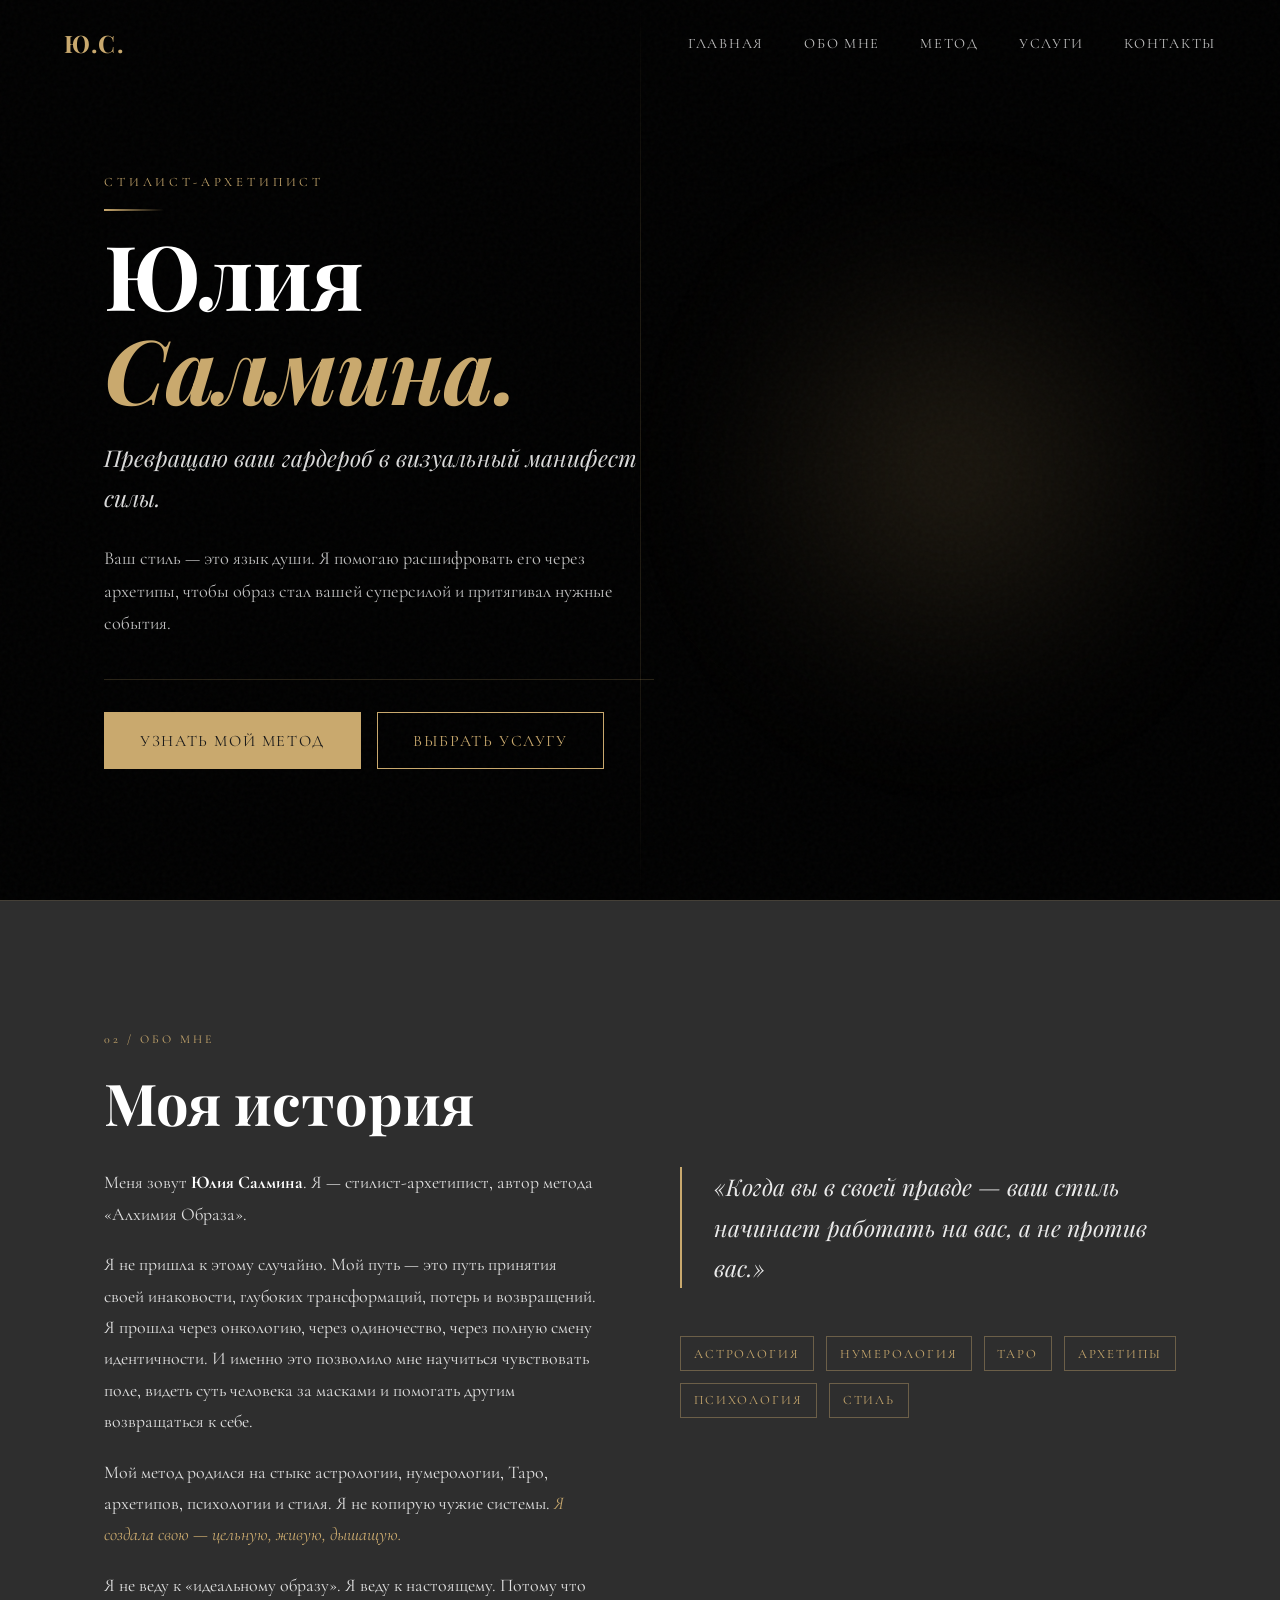
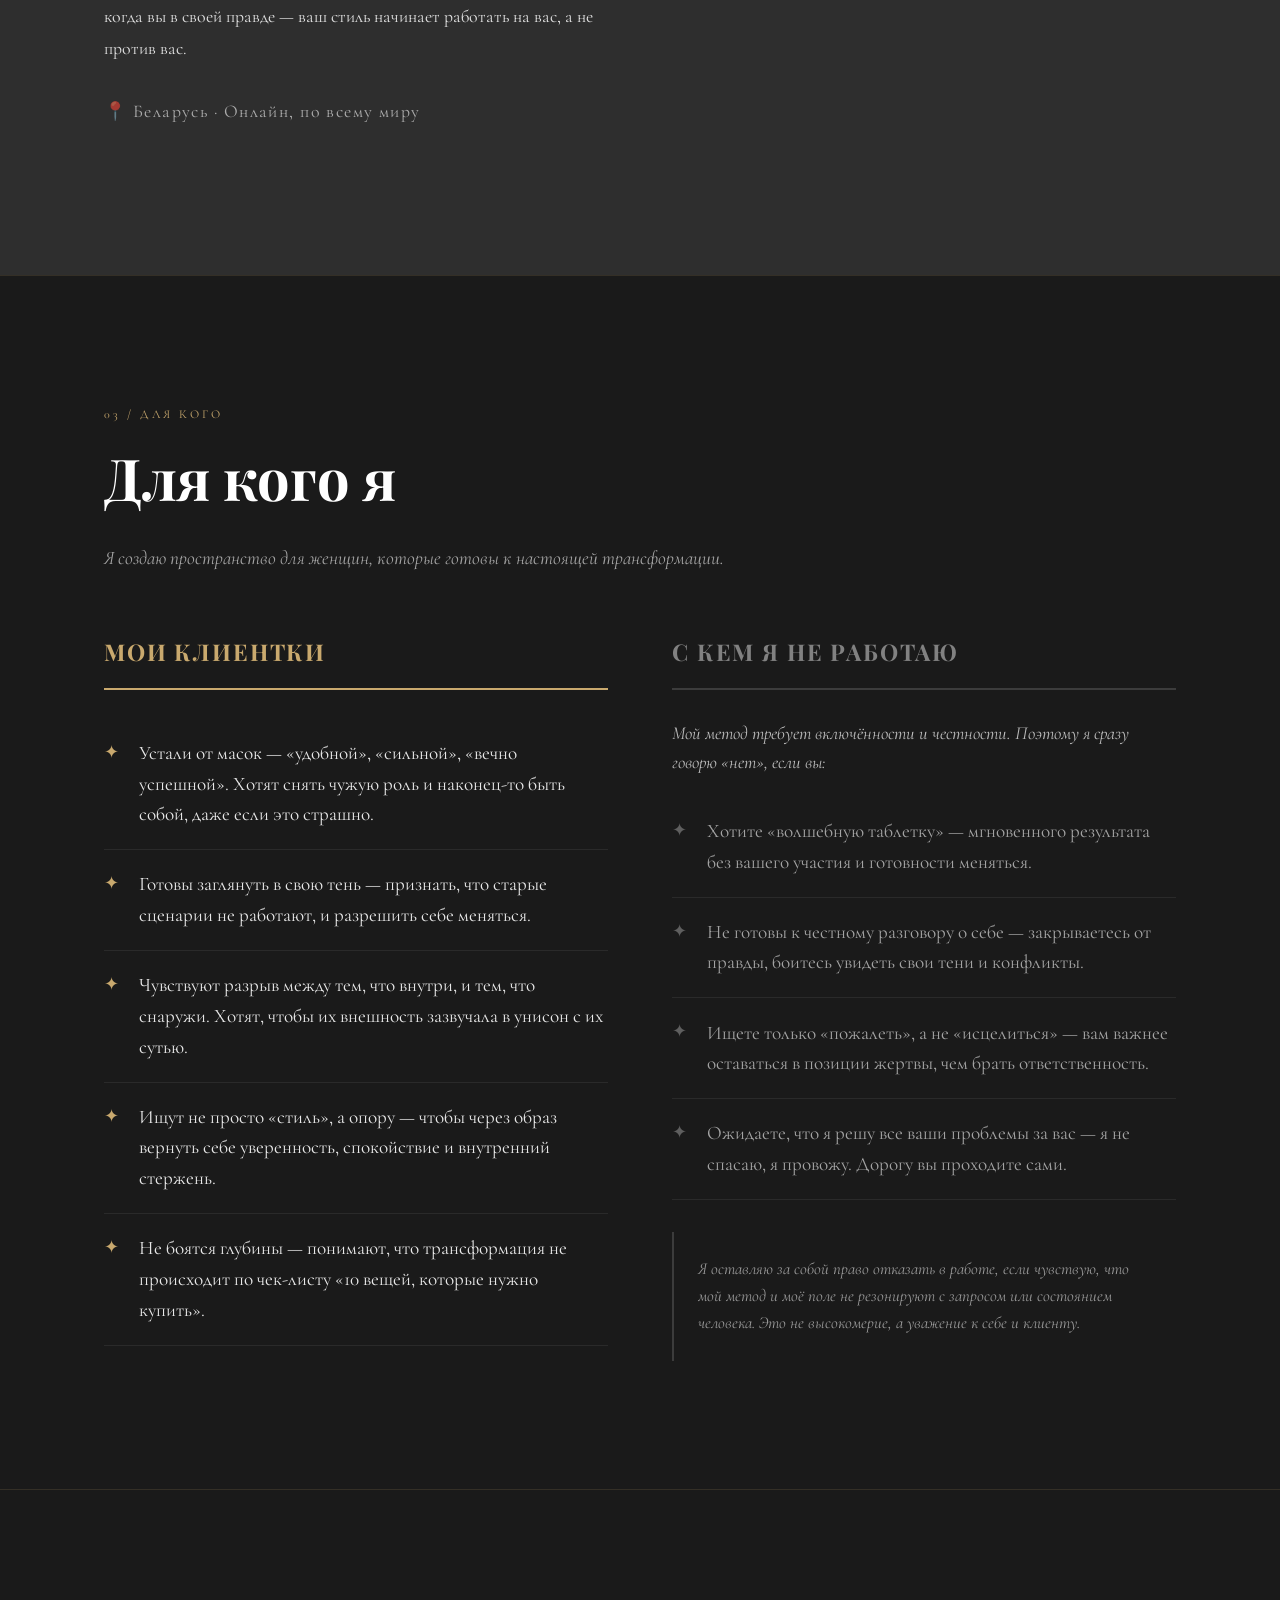
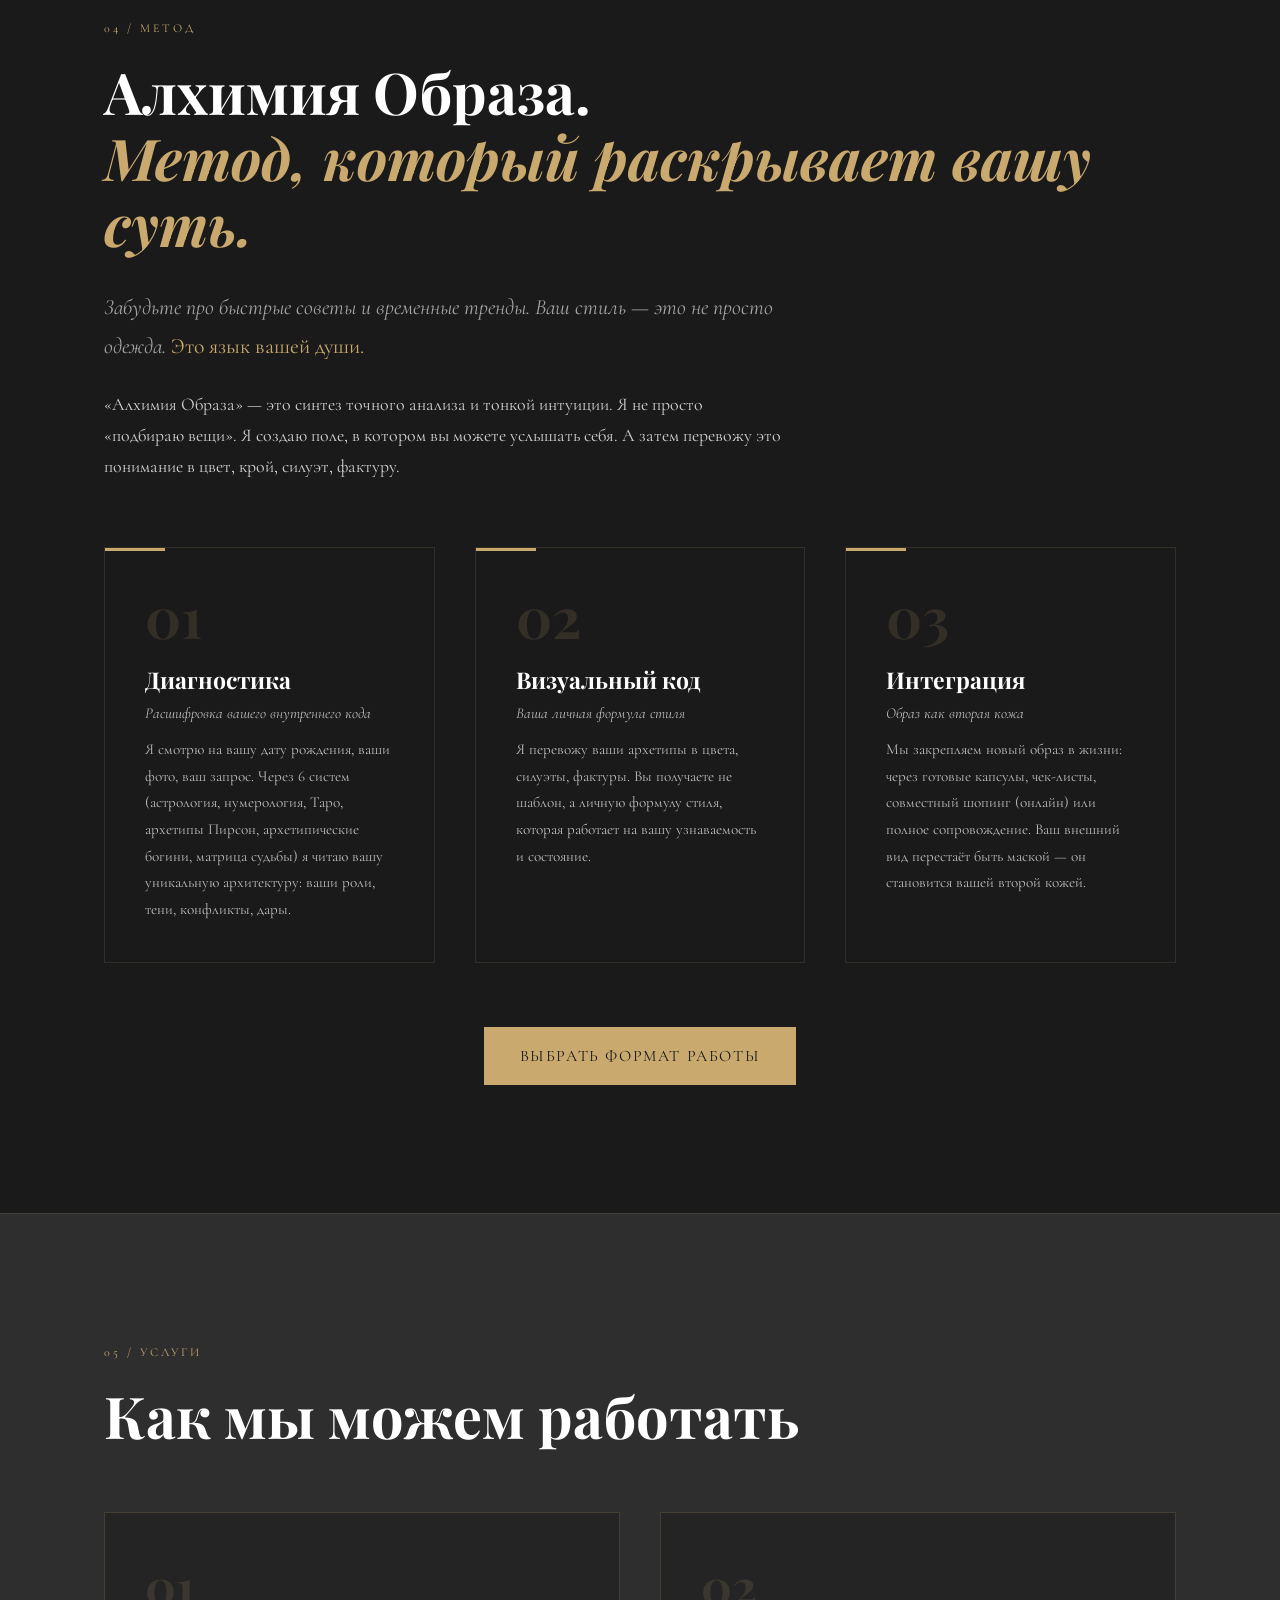
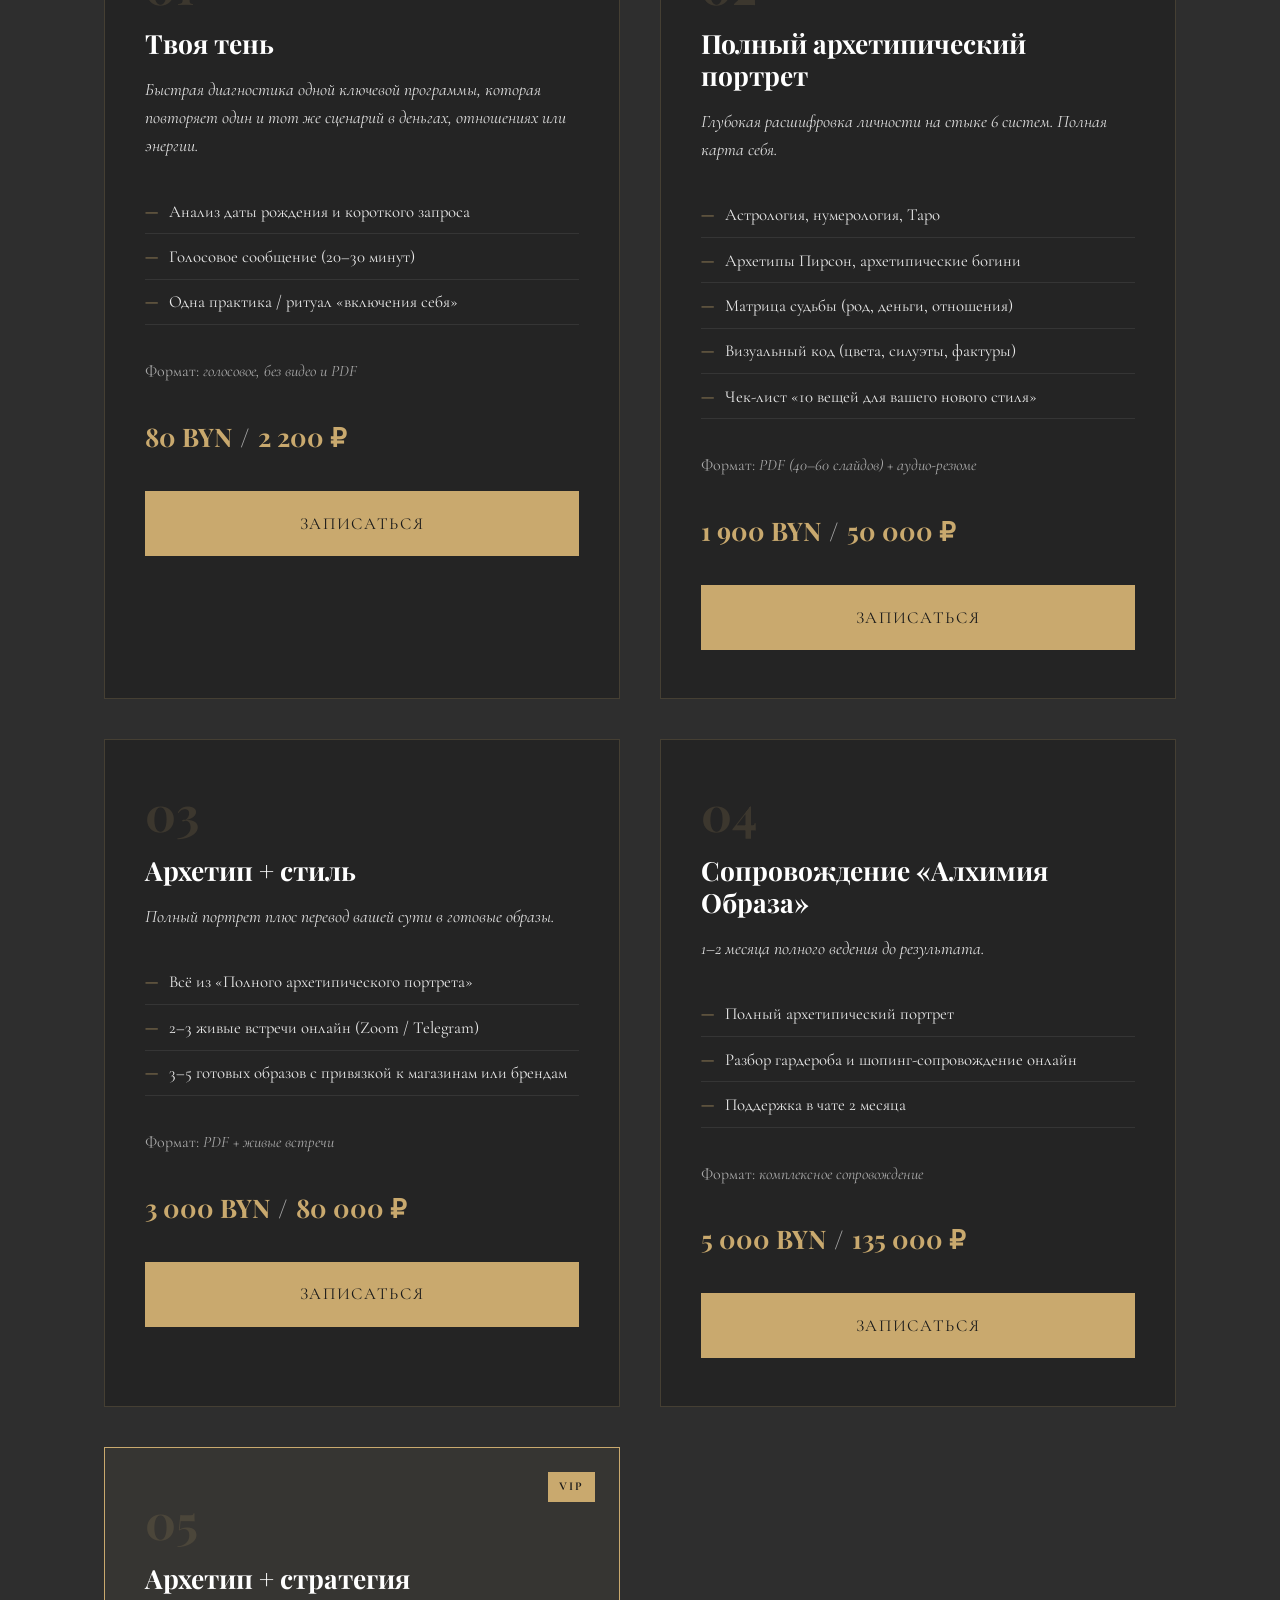
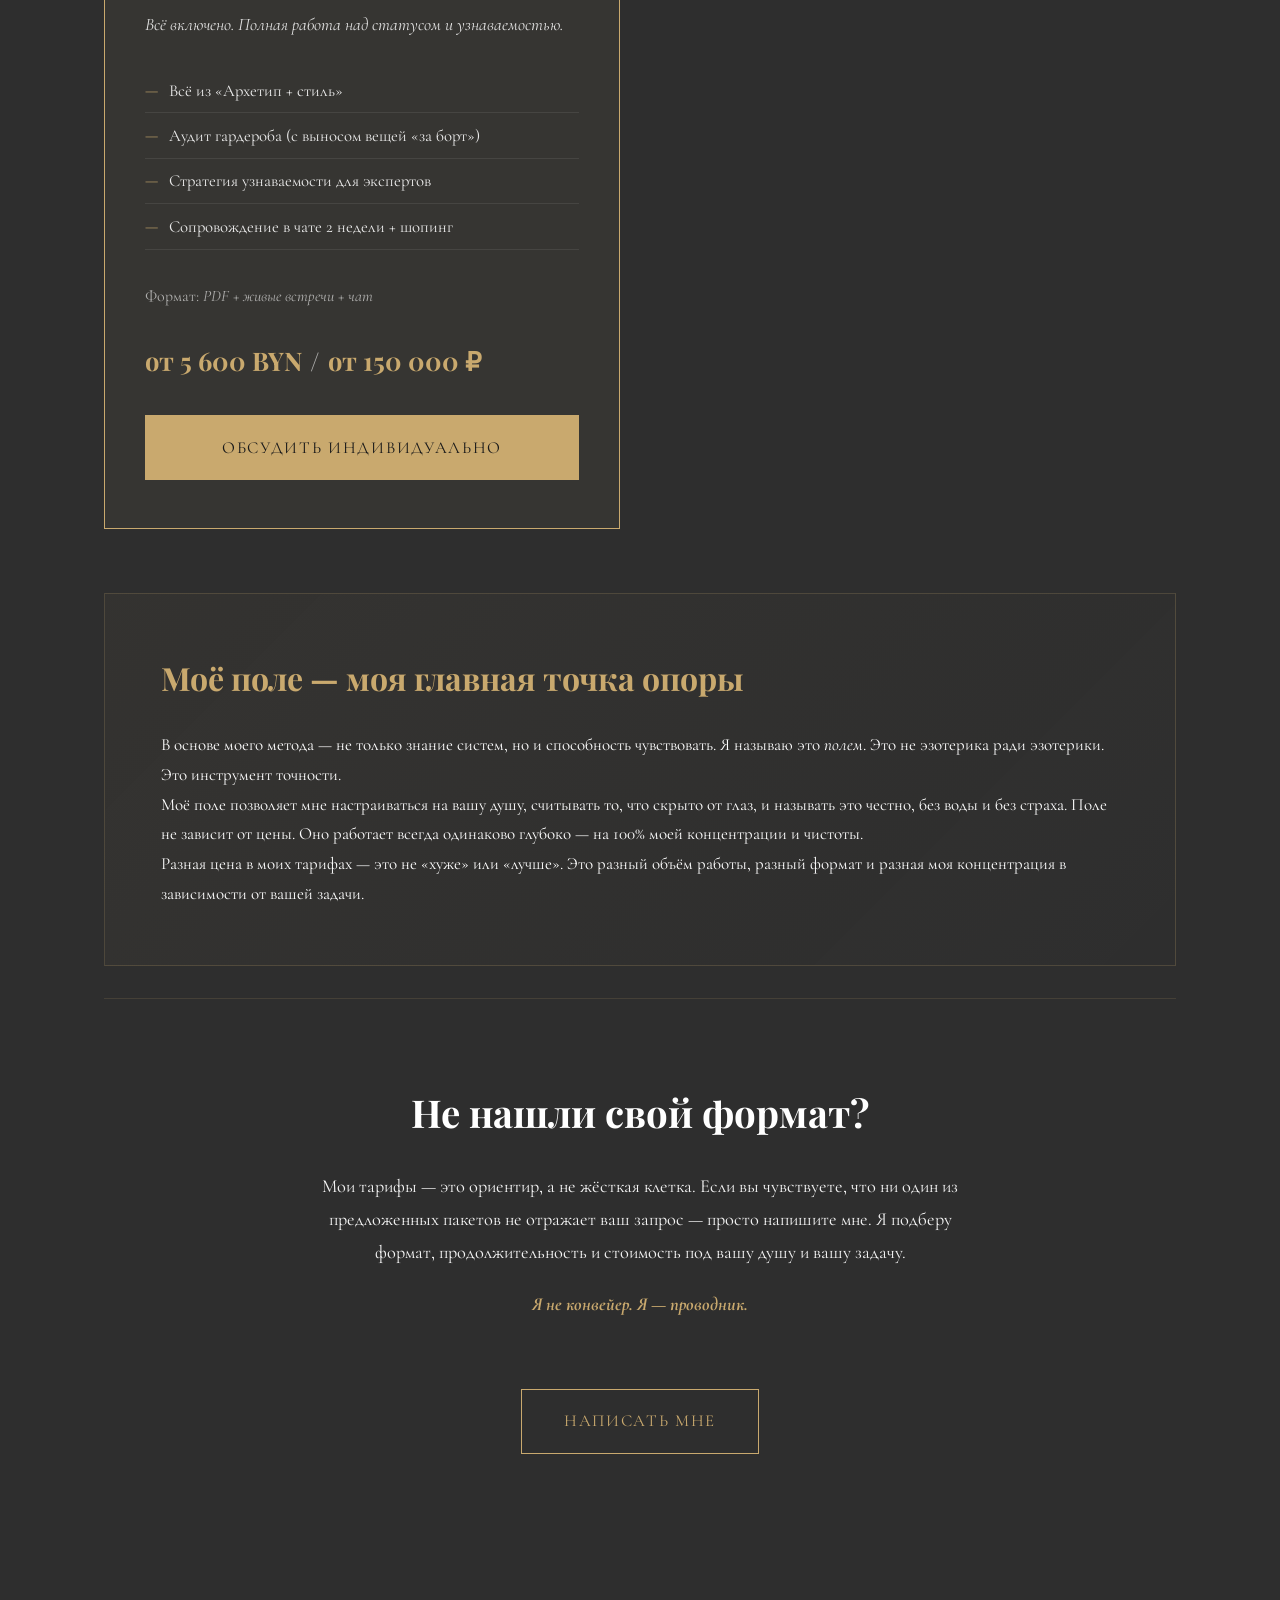
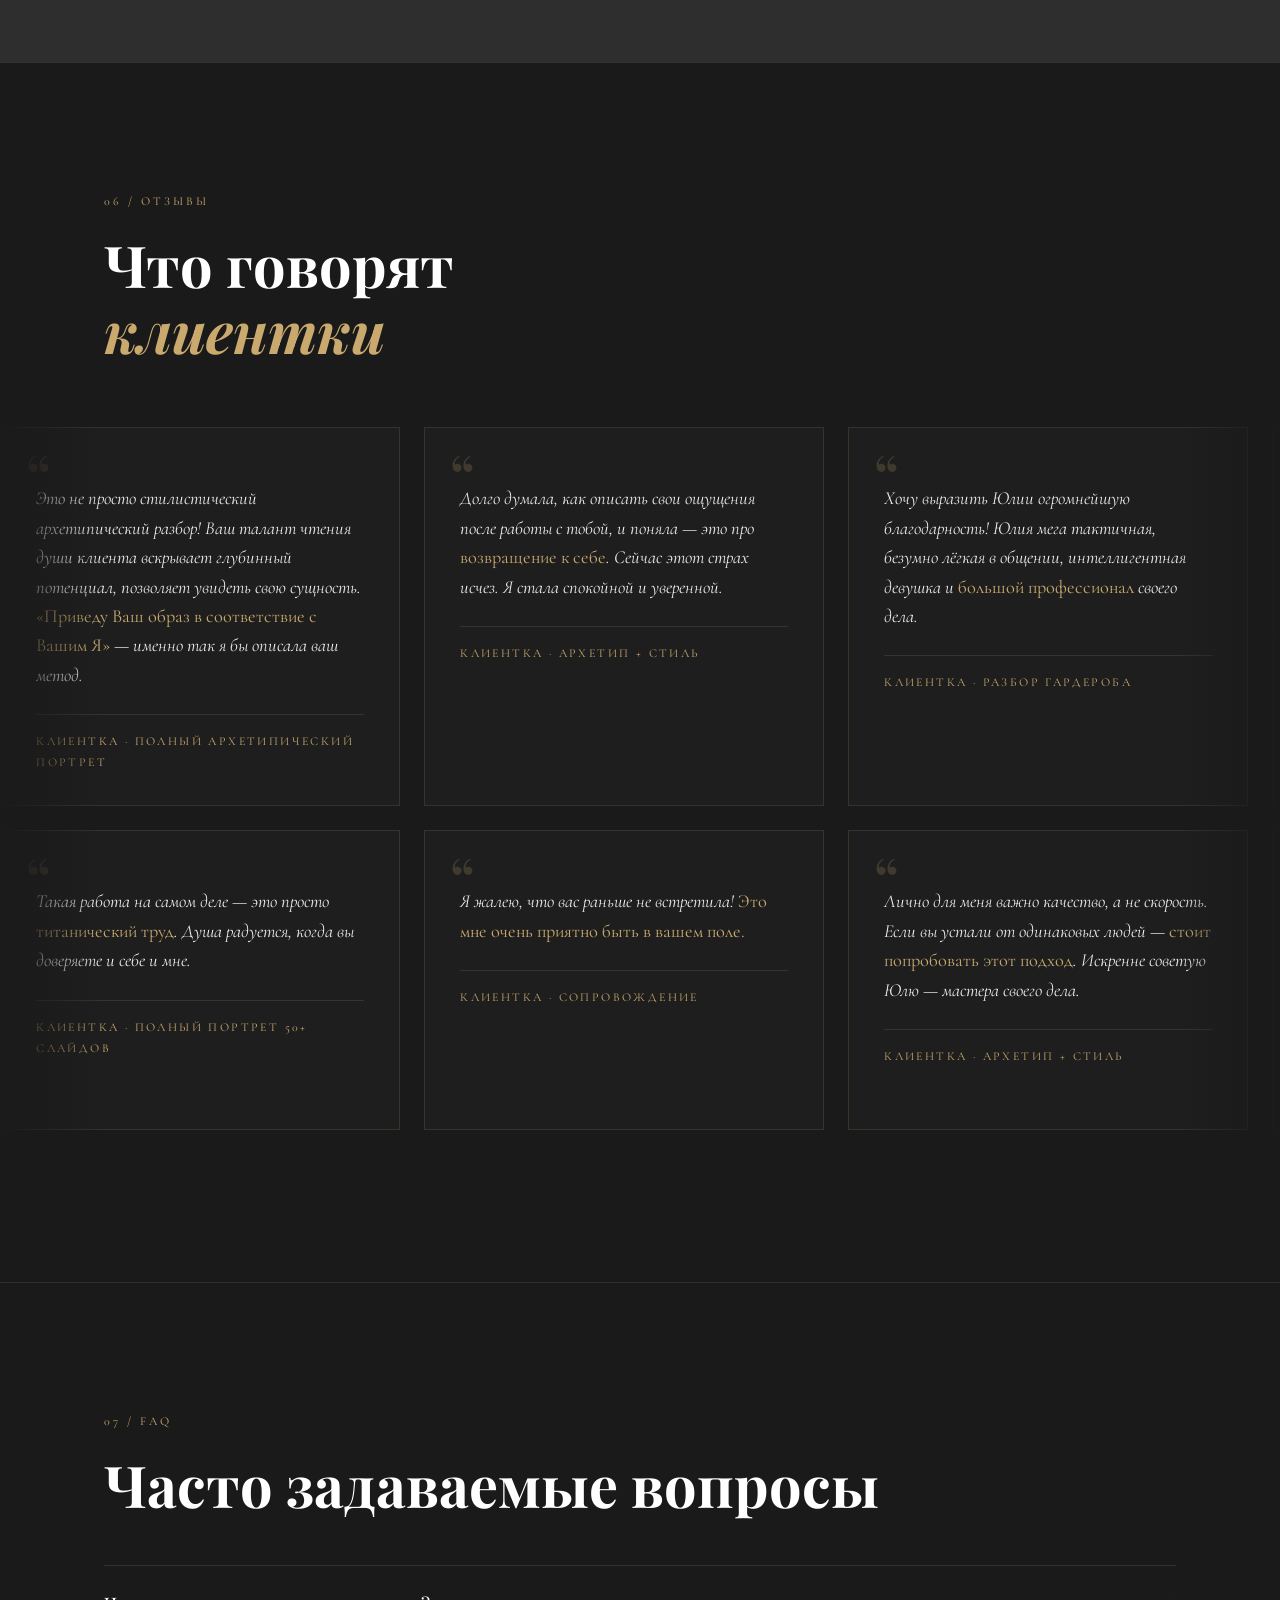
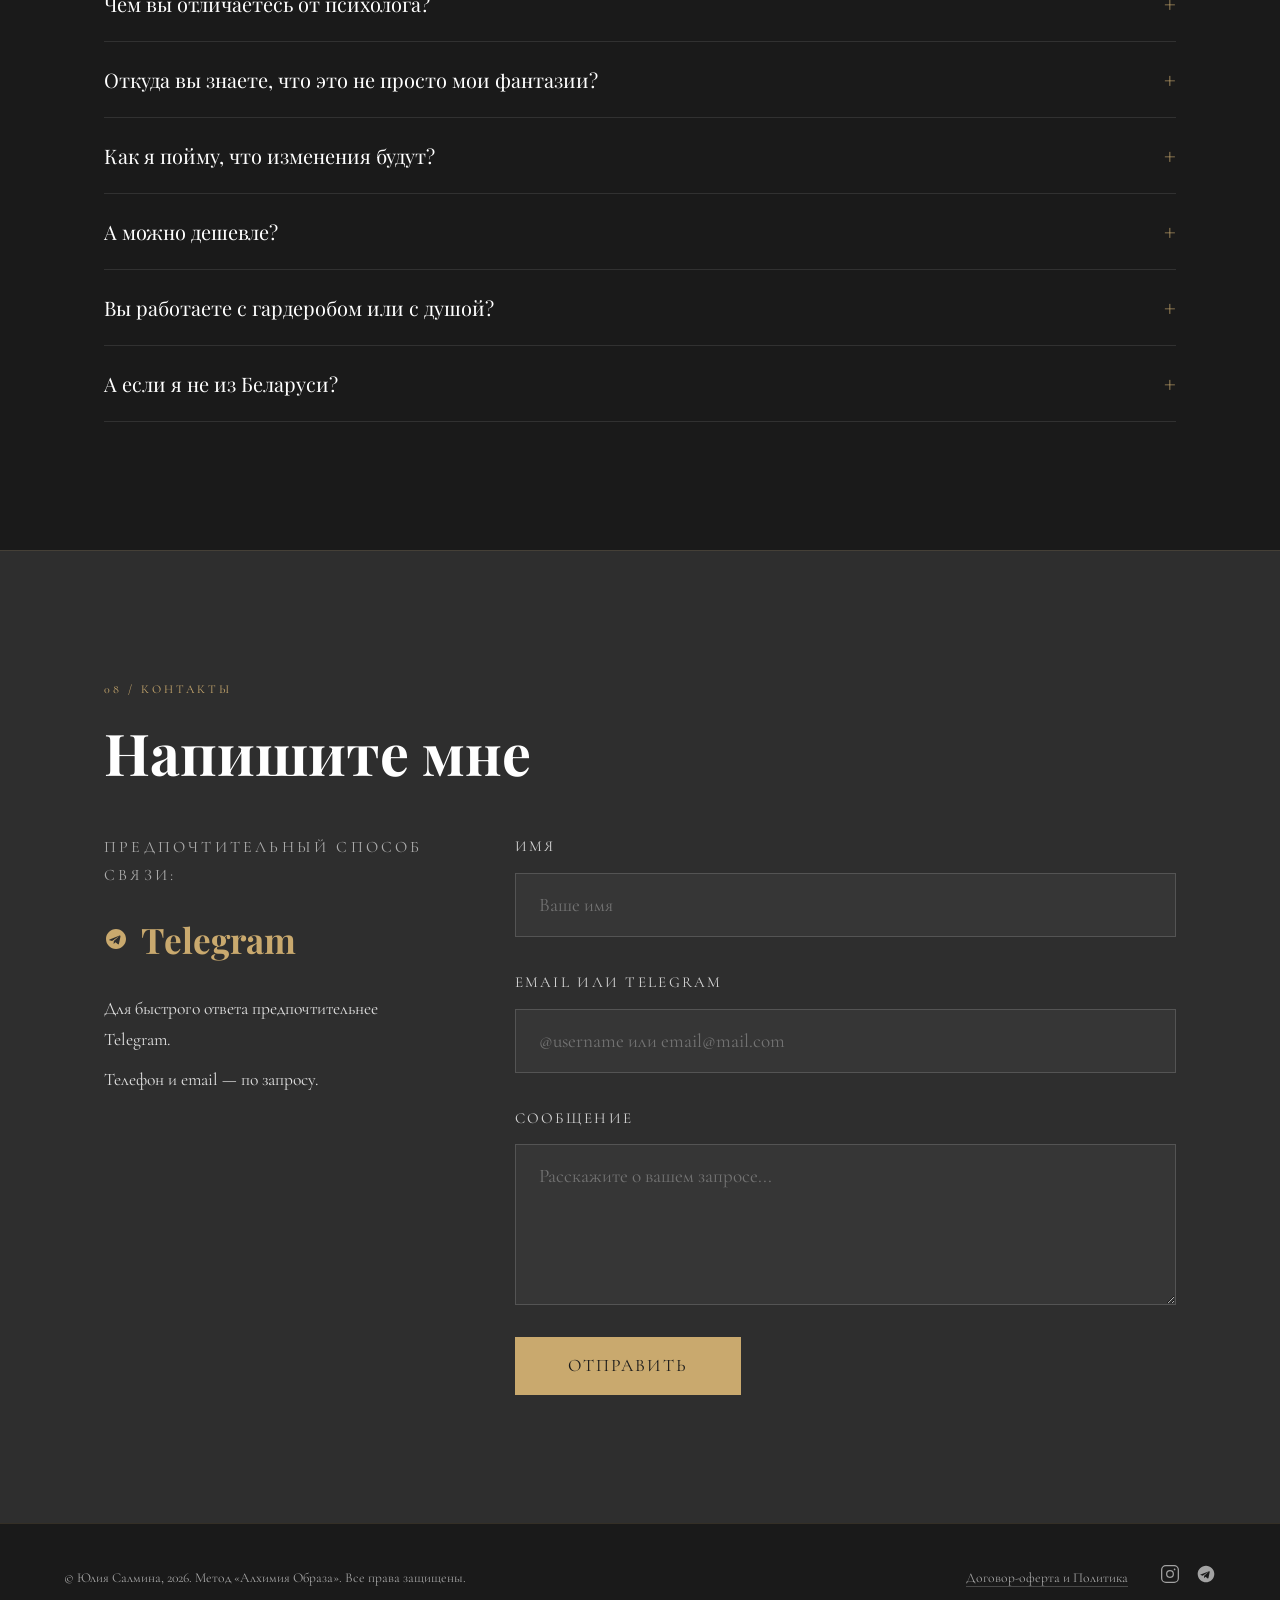
==== index (1).html @ 4cace416 "Add files via upload" ====
<!DOCTYPE html>
<html lang="ru">
<head>
  <meta charset="UTF-8" />
  <meta name="viewport" content="width=device-width, initial-scale=1.0" />
  <title>Юлия Салмина — Стилист-архетипист</title>
  <link rel="stylesheet" href="style (2).css" />
  <link rel="preconnect" href="https://fonts.googleapis.com" />
  <link rel="preconnect" href="https://fonts.gstatic.com" crossorigin />
  <link href="https://fonts.googleapis.com/css2?family=Playfair+Display:ital,wght@0,400;0,700;1,400;1,700&family=Cormorant+Garamond:ital,wght@0,300;0,400;1,300;1,400&display=swap" rel="stylesheet" />
</head>
<body>

  <header class="site-header" id="site-header">
    <div class="header-inner">
      <a href="#hero" class="logo">Ю.С.</a>
      <button class="burger" id="burger" aria-label="Меню">
        <span></span><span></span><span></span>
      </button>
      <nav class="nav" id="nav">
        <a href="#hero" class="nav-link">Главная</a>
        <a href="#about" class="nav-link">Обо мне</a>
        <a href="#method" class="nav-link">Метод</a>
        <a href="#services" class="nav-link">Услуги</a>
        <a href="#contact" class="nav-link">Контакты</a>
      </nav>
    </div>
  </header>

  <section class="hero" id="hero">
    <canvas id="energy"></canvas>
    <div id="grain"></div>
    <div class="hero-bg-line"></div>
    
    <div class="hero-inner">
      <div class="hero-content reveal">
        <p class="hero-eyebrow">Стилист-архетипист</p>
        <h1 class="hero-title">
          Юлия<br /><em>Салмина.</em>
        </h1>
        <p class="hero-sub">Превращаю ваш гардероб в визуальный манифест силы.</p>
        <p class="hero-text">Ваш стиль — это язык души. Я помогаю расшифровать его через архетипы, чтобы образ стал вашей суперсилой и притягивал нужные события.</p>
        <div class="hero-btns">
          <a href="#method" class="btn btn-gold">Узнать мой метод</a>
          <a href="#services" class="btn btn-outline">Выбрать услугу</a>
        </div>
      </div>
      
      <div class="hero-visual reveal reveal-delay" id="hero-scene">
        <div id="video-glow"></div>
        <video id="video-hero" autoplay muted loop playsinline>
          <source src="mp_.mp4" type="video/mp4">
        </video>
      </div>
    </div>
  </section>

  <section class="section about" id="about">
    <div class="section-inner reveal">
      <div class="section-label">02 / Обо мне</div>
      <h2 class="section-title">Моя история</h2>
      <div class="about-grid">
        <div class="about-text">
          <p>Меня зовут <strong>Юлия Салмина</strong>. Я — стилист-архетипист, автор метода «Алхимия Образа».</p>
          <p>Я не пришла к этому случайно. Мой путь — это путь принятия своей инаковости, глубоких трансформаций, потерь и возвращений. Я прошла через онкологию, через одиночество, через полную смену идентичности. И именно это позволило мне научиться чувствовать поле, видеть суть человека за масками и помогать другим возвращаться к себе.</p>
          <p>Мой метод родился на стыке астрологии, нумерологии, Таро, архетипов, психологии и стиля. Я не копирую чужие системы. <em>Я создала свою — цельную, живую, дышащую.</em></p>
          <p>Я не веду к «идеальному образу». Я веду к настоящему. Потому что когда вы в своей правде — ваш стиль начинает работать на вас, а не против вас.</p>
          <p class="about-location">📍 Беларусь · Онлайн, по всему миру</p>
        </div>
        <div class="about-quote-block">
          <blockquote class="about-quote">
            «Когда вы в своей правде — ваш стиль начинает работать на вас, а не против вас.»
          </blockquote>
          <div class="about-systems">
            <div class="system-tag">Астрология</div>
            <div class="system-tag">Нумерология</div>
            <div class="system-tag">Таро</div>
            <div class="system-tag">Архетипы</div>
            <div class="system-tag">Психология</div>
            <div class="system-tag">Стиль</div>
          </div>
        </div>
      </div>
    </div>
  </section>

  <section class="section forwhom" id="forwhom">
    <div class="section-inner">
      <div class="reveal">
        <div class="section-label">03 / Для кого</div>
        <h2 class="section-title">Для кого я</h2>
        <p class="section-intro">Я создаю пространство для женщин, которые готовы к настоящей трансформации.</p>
      </div>
      <div class="forwhom-grid">
        <div class="forwhom-yes reveal">
          <div class="forwhom-heading forwhom-heading--yes">Мои клиентки</div>
          <ul class="forwhom-list">
            <li>Устали от масок — «удобной», «сильной», «вечно успешной». Хотят снять чужую роль и наконец-то быть собой, даже если это страшно.</li>
            <li>Готовы заглянуть в свою тень — признать, что старые сценарии не работают, и разрешить себе меняться.</li>
            <li>Чувствуют разрыв между тем, что внутри, и тем, что снаружи. Хотят, чтобы их внешность зазвучала в унисон с их сутью.</li>
            <li>Ищут не просто «стиль», а опору — чтобы через образ вернуть себе уверенность, спокойствие и внутренний стержень.</li>
            <li>Не боятся глубины — понимают, что трансформация не происходит по чек-листу «10 вещей, которые нужно купить».</li>
          </ul>
        </div>
        <div class="forwhom-no reveal reveal-delay">
          <div class="forwhom-heading forwhom-heading--no">С кем я не работаю</div>
          <p class="forwhom-no-intro">Мой метод требует включённости и честности. Поэтому я сразу говорю «нет», если вы:</p>
          <ul class="forwhom-list forwhom-list--no">
            <li>Хотите «волшебную таблетку» — мгновенного результата без вашего участия и готовности меняться.</li>
            <li>Не готовы к честному разговору о себе — закрываетесь от правды, боитесь увидеть свои тени и конфликты.</li>
            <li>Ищете только «пожалеть», а не «исцелиться» — вам важнее оставаться в позиции жертвы, чем брать ответственность.</li>
            <li>Ожидаете, что я решу все ваши проблемы за вас — я не спасаю, я провожу. Дорогу вы проходите сами.</li>
          </ul>
          <p class="forwhom-note">Я оставляю за собой право отказать в работе, если чувствую, что мой метод и моё поле не резонируют с запросом или состоянием человека. Это не высокомерие, а уважение к себе и клиенту.</p>
        </div>
      </div>
    </div>
  </section>

  <section class="section method" id="method">
    <div class="section-inner">
      <div class="reveal">
        <div class="section-label">04 / Метод</div>
        <h2 class="section-title">Алхимия Образа.<br /><em>Метод, который раскрывает вашу суть.</em></h2>
        <p class="section-intro">Забудьте про быстрые советы и временные тренды. Ваш стиль — это не просто одежда. <em>Это язык вашей души.</em></p>
        <p class="section-body">«Алхимия Образа» — это синтез точного анализа и тонкой интуиции. Я не просто «подбираю вещи». Я создаю поле, в котором вы можете услышать себя. А затем перевожу это понимание в цвет, крой, силуэт, фактуру.</p>
      </div>

      <div class="steps">
        <div class="step reveal">
          <div class="step-num">01</div>
          <div class="step-body">
            <h3 class="step-title">Диагностика</h3>
            <p class="step-sub">Расшифровка вашего внутреннего кода</p>
            <p>Я смотрю на вашу дату рождения, ваши фото, ваш запрос. Через 6 систем (астрология, нумерология, Таро, архетипы Пирсон, архетипические богини, матрица судьбы) я читаю вашу уникальную архитектуру: ваши роли, тени, конфликты, дары.</p>
          </div>
        </div>
        <div class="step reveal">
          <div class="step-num">02</div>
          <div class="step-body">
            <h3 class="step-title">Визуальный код</h3>
            <p class="step-sub">Ваша личная формула стиля</p>
            <p>Я перевожу ваши архетипы в цвета, силуэты, фактуры. Вы получаете не шаблон, а личную формулу стиля, которая работает на вашу узнаваемость и состояние.</p>
          </div>
        </div>
        <div class="step reveal">
          <div class="step-num">03</div>
          <div class="step-body">
            <h3 class="step-title">Интеграция</h3>
            <p class="step-sub">Образ как вторая кожа</p>
            <p>Мы закрепляем новый образ в жизни: через готовые капсулы, чек-листы, совместный шопинг (онлайн) или полное сопровождение. Ваш внешний вид перестаёт быть маской — он становится вашей второй кожей.</p>
          </div>
        </div>
      </div>

      <div class="method-cta reveal">
        <a href="#services" class="btn btn-gold">Выбрать формат работы</a>
      </div>
    </div>
  </section>

  <section class="section services" id="services">
    <div class="section-inner">
      <div class="reveal">
        <div class="section-label">05 / Услуги</div>
        <h2 class="section-title">Как мы можем работать</h2>
      </div>

      <div class="service-cards">
        <article class="service-card reveal">
          <div class="card-num">01</div>
          <div class="card-content">
            <h3 class="card-title">Твоя тень</h3>
            <p class="card-desc">Быстрая диагностика одной ключевой программы, которая повторяет один и тот же сценарий в деньгах, отношениях или энергии.</p>
            <ul class="card-list">
              <li>Анализ даты рождения и короткого запроса</li>
              <li>Голосовое сообщение (20–30 минут)</li>
              <li>Одна практика / ритуал «включения себя»</li>
            </ul>
            <p class="card-format">Формат: <em>голосовое, без видео и PDF</em></p>
            <div class="card-price"><span>80 BYN</span><span class="price-divider">/</span><span>2 200 ₽</span></div>
            <a href="#contact" class="btn btn-gold card-btn">Записаться</a>
          </div>
        </article>

        <article class="service-card reveal">
          <div class="card-num">02</div>
          <div class="card-content">
            <h3 class="card-title">Полный архетипический портрет</h3>
            <p class="card-desc">Глубокая расшифровка личности на стыке 6 систем. Полная карта себя.</p>
            <ul class="card-list">
              <li>Астрология, нумерология, Таро</li>
              <li>Архетипы Пирсон, архетипические богини</li>
              <li>Матрица судьбы (род, деньги, отношения)</li>
              <li>Визуальный код (цвета, силуэты, фактуры)</li>
              <li>Чек-лист «10 вещей для вашего нового стиля»</li>
            </ul>
            <p class="card-format">Формат: <em>PDF (40–60 слайдов) + аудио-резюме</em></p>
            <div class="card-price"><span>1 900 BYN</span><span class="price-divider">/</span><span>50 000 ₽</span></div>
            <a href="#contact" class="btn btn-gold card-btn">Записаться</a>
          </div>
        </article>

        <article class="service-card reveal">
          <div class="card-num">03</div>
          <div class="card-content">
            <h3 class="card-title">Архетип + стиль</h3>
            <p class="card-desc">Полный портрет плюс перевод вашей сути в готовые образы.</p>
            <ul class="card-list">
              <li>Всё из «Полного архетипического портрета»</li>
              <li>2–3 живые встречи онлайн (Zoom / Telegram)</li>
              <li>3–5 готовых образов с привязкой к магазинам или брендам</li>
            </ul>
            <p class="card-format">Формат: <em>PDF + живые встречи</em></p>
            <div class="card-price"><span>3 000 BYN</span><span class="price-divider">/</span><span>80 000 ₽</span></div>
            <a href="#contact" class="btn btn-gold card-btn">Записаться</a>
          </div>
        </article>

        <article class="service-card reveal">
          <div class="card-num">04</div>
          <div class="card-content">
            <h3 class="card-title">Сопровождение «Алхимия Образа»</h3>
            <p class="card-desc">1–2 месяца полного ведения до результата.</p>
            <ul class="card-list">
              <li>Полный архетипический портрет</li>
              <li>Разбор гардероба и шопинг-сопровождение онлайн</li>
              <li>Поддержка в чате 2 месяца</li>
            </ul>
            <p class="card-format">Формат: <em>комплексное сопровождение</em></p>
            <div class="card-price"><span>5 000 BYN</span><span class="price-divider">/</span><span>135 000 ₽</span></div>
            <a href="#contact" class="btn btn-gold card-btn">Записаться</a>
          </div>
        </article>

        <article class="service-card service-card--vip reveal">
          <div class="card-badge">VIP</div>
          <div class="card-num">05</div>
          <div class="card-content">
            <h3 class="card-title">Архетип + стратегия</h3>
            <p class="card-desc">Всё включено. Полная работа над статусом и узнаваемостью.</p>
            <ul class="card-list">
              <li>Всё из «Архетип + стиль»</li>
              <li>Аудит гардероба (с выносом вещей «за борт»)</li>
              <li>Стратегия узнаваемости для экспертов</li>
              <li>Сопровождение в чате 2 недели + шопинг</li>
            </ul>
            <p class="card-format">Формат: <em>PDF + живые встречи + чат</em></p>
            <div class="card-price"><span>от 5 600 BYN</span><span class="price-divider">/</span><span>от 150 000 ₽</span></div>
            <a href="#contact" class="btn btn-gold card-btn">Обсудить индивидуально</a>
          </div>
        </article>
      </div>

      <div class="field-block reveal">
        <div class="field-block-inner">
          <h3>Моё поле — моя главная точка опоры</h3>
          <p>В основе моего метода — не только знание систем, но и способность чувствовать. Я называю это <em>полем</em>. Это не эзотерика ради эзотерики. Это инструмент точности.</p>
          <p>Моё поле позволяет мне настраиваться на вашу душу, считывать то, что скрыто от глаз, и называть это честно, без воды и без страха. Поле не зависит от цены. Оно работает всегда одинаково глубоко — на 100% моей концентрации и чистоты.</p>
          <p>Разная цена в моих тарифах — это не «хуже» или «лучше». Это разный объём работы, разный формат и разная моя концентрация в зависимости от вашей задачи.</p>
        </div>
      </div>

      <div class="custom-format reveal">
        <h3>Не нашли свой формат?</h3>
        <p>Мои тарифы — это ориентир, а не жёсткая клетка. Если вы чувствуете, что ни один из предложенных пакетов не отражает ваш запрос — просто напишите мне. Я подберу формат, продолжительность и стоимость под вашу душу и вашу задачу.</p>
        <p><em>Я не конвейер. Я — проводник.</em></p>
        <a href="#contact" class="btn btn-outline">Написать мне</a>
      </div>
    </div>
  </section>

  <section class="section reviews" id="reviews">
    <div class="reviews-header reveal">
      <div class="section-label">06 / Отзывы</div>
      <h2 class="section-title">Что говорят<br /><em>клиентки</em></h2>
    </div>
    <div class="reviews-track-wrap">
      <div class="reviews-row reviews-row--fwd" id="row1"></div>
      <div class="reviews-row reviews-row--rev" id="row2"></div>
    </div>
  </section>

  <section class="section faq" id="faq">
    <div class="section-inner reveal">
      <div class="section-label">07 / FAQ</div>
      <h2 class="section-title">Часто задаваемые вопросы</h2>
      <div class="accordion">

        <div class="accordion-item">
          <button class="accordion-trigger" aria-expanded="false">
            <span>Чем вы отличаетесь от психолога?</span>
            <span class="accordion-icon">+</span>
          </button>
          <div class="accordion-panel">
            <p>Психолог копает прошлое. Я запускаю процесс изменений через образ и поле. Я не лечу, не назначаю техник, не ставлю диагнозов. Я даю компас и создаю пространство, где вы можете услышать себя.</p>
          </div>
        </div>

        <div class="accordion-item">
          <button class="accordion-trigger" aria-expanded="false">
            <span>Откуда вы знаете, что это не просто мои фантазии?</span>
            <span class="accordion-icon">+</span>
          </button>
          <div class="accordion-panel">
            <p>Я не утверждаю, что моя истина — единственная. Я называю то, что вижу в поле вашей даты рождения и ваших образах. Проверить правду просто: если внутри «щёлкнуло» или навернулись слёзы — значит, я назвала вашу боль. Если нет — просто пропустите.</p>
          </div>
        </div>

        <div class="accordion-item">
          <button class="accordion-trigger" aria-expanded="false">
            <span>Как я пойму, что изменения будут?</span>
            <span class="accordion-icon">+</span>
          </button>
          <div class="accordion-panel">
            <p>Я не даю гарантий. Я запускаю процесс. Вы сами начнёте замечать: что-то перестало бесить, какие-то вещи захочется выбросить, в зеркале вы начнёте нравиться себе иначе. Это и есть моя работа — дать импульс.</p>
          </div>
        </div>

        <div class="accordion-item">
          <button class="accordion-trigger" aria-expanded="false">
            <span>А можно дешевле?</span>
            <span class="accordion-icon">+</span>
          </button>
          <div class="accordion-panel">
            <p>Моя цена — не жадность. Это стоимость доступа к моему полю. Если вы не готовы к цене, возможно, вы не готовы к переменам. Вернётесь, когда созреете.</p>
          </div>
        </div>

        <div class="accordion-item">
          <button class="accordion-trigger" aria-expanded="false">
            <span>Вы работаете с гардеробом или с душой?</span>
            <span class="accordion-icon">+</span>
          </button>
          <div class="accordion-panel">
            <p>С душой. Гардероб — это её материальное выражение. Я не даю советы «что надеть». Я помогаю вам одеть вашу суть.</p>
          </div>
        </div>

        <div class="accordion-item">
          <button class="accordion-trigger" aria-expanded="false">
            <span>А если я не из Беларуси?</span>
            <span class="accordion-icon">+</span>
          </button>
          <div class="accordion-panel">
            <p>Я работаю онлайн. Валютой договора является белорусский рубль (BYN). Для клиентов из других стран оплата принимается в RUB или USD по текущему курсу.</p>
          </div>
        </div>

      </div>
    </div>
  </section>

  <section class="section contact" id="contact">
    <div class="section-inner reveal">
      <div class="section-label">08 / Контакты</div>
      <h2 class="section-title">Напишите мне</h2>

      <div class="contact-grid">
        <div class="contact-info">
          <p class="contact-preferred">Предпочтительный способ связи:</p>
          <a href="https://t.me/JSalmina" class="contact-tg" target="_blank" rel="noopener">
            <svg width="24" height="24" viewBox="0 0 24 24" fill="none" xmlns="http://www.w3.org/2000/svg"><path d="M12 2C6.48 2 2 6.48 2 12s4.48 10 10 10 10-4.48 10-10S17.52 2 12 2zm4.64 6.8l-1.7 8c-.12.58-.47.72-.94.45l-2.6-1.92-1.25 1.21c-.14.14-.26.26-.53.26l.19-2.72 4.96-4.48c.22-.19-.05-.3-.33-.11L8.07 14.08l-2.56-.8c-.55-.18-.56-.55.12-.81l9.98-3.85c.47-.17.88.11.73.82l-.7-.01z" fill="currentColor"/></svg>
            Telegram
          </a>
          <p class="contact-note">Для быстрого ответа предпочтительнее Telegram.</p>
          <p class="contact-note">Телефон и email — по запросу.</p>
        </div>

        <form class="contact-form" id="contact-form" novalidate>
          <div class="form-group">
            <label for="name">Имя</label>
            <input type="text" id="name" name="name" placeholder="Ваше имя" required />
          </div>
          <div class="form-group">
            <label for="contact-field">Email или Telegram</label>
            <input type="text" id="contact-field" name="contact-field" placeholder="@username или email@mail.com" required />
          </div>
          <div class="form-group">
            <label for="message">Сообщение</label>
            <textarea id="message" name="message" placeholder="Расскажите о вашем запросе..." rows="5" required></textarea>
          </div>
          <button type="submit" class="btn btn-gold">Отправить</button>
          <p class="form-success" id="form-success">Сообщение отправлено! Я свяжусь с вами в ближайшее время.</p>
        </form>
      </div>
    </div>
  </section>

  <footer class="site-footer">
    <div class="footer-inner">
      <p class="footer-copy">© Юлия Салмина, 2026. Метод «Алхимия Образа». Все права защищены.</p>
      <div class="footer-links">
        <button type="button" class="footer-link" id="btn-legal">Договор-оферта и Политика</button>
        <div class="footer-socials">
          <a href="https://www.instagram.com/julie.salmina" target="_blank" rel="noopener" aria-label="Instagram" class="social-icon">
            <svg width="20" height="20" viewBox="0 0 24 24" fill="none" xmlns="http://www.w3.org/2000/svg"><rect x="2" y="2" width="20" height="20" rx="5" stroke="currentColor" stroke-width="1.5"/><circle cx="12" cy="12" r="4" stroke="currentColor" stroke-width="1.5"/><circle cx="17.5" cy="6.5" r="1" fill="currentColor"/></svg>
          </a>
          <a href="https://t.me/JSalmina" target="_blank" rel="noopener" aria-label="Telegram" class="social-icon">
            <svg width="20" height="20" viewBox="0 0 24 24" fill="none" xmlns="http://www.w3.org/2000/svg"><path d="M12 2C6.48 2 2 6.48 2 12s4.48 10 10 10 10-4.48 10-10S17.52 2 12 2zm4.64 6.8l-1.7 8c-.12.58-.47.72-.94.45l-2.6-1.92-1.25 1.21c-.14.14-.26.26-.53.26l.19-2.72 4.96-4.48c.22-.19-.05-.3-.33-.11L8.07 14.08l-2.56-.8c-.55-.18-.56-.55.12-.81l9.98-3.85c.47-.17.88.11.73.82l-.7-.01z" fill="currentColor"/></svg>
          </a>
        </div>
      </div>
    </div>
  </footer>

  <!-- ===== LEGAL MODAL ===== -->
  <div class="legal-modal" id="legal-modal">
    <div class="legal-modal-overlay" id="legal-overlay"></div>
    <div class="legal-modal-dialog">
      <button class="legal-modal-close" id="legal-close" aria-label="Закрыть">✕</button>
      <div class="legal-modal-header">
        <h2>Правовые документы</h2>
        <p>ИП Салмина Юлия Александровна · УНП 491424653</p>
        <div class="legal-tabs">
          <button class="legal-tab active" data-tab="oferta">Публичная оферта</button>
          <button class="legal-tab" data-tab="prilozhenie">Приложение №1</button>
          <button class="legal-tab" data-tab="policy">Политика</button>
        </div>
      </div>
      <div class="legal-modal-body">
        
        <!-- OFERTA -->
        <div class="doc-panel active" id="oferta">
          <div class="doc-meta">Договор на оказание информационно-консультационных услуг · г. Гомель · 19.04.2026</div>
          <div class="doc-notice"><p>Индивидуальный предприниматель <strong>Салмина Юлия Александровна</strong> (УНП 491424653) предлагает любому дееспособному физическому лицу («Заказчик») заключить договор оказания услуг на условиях настоящей Оферты.</p></div>
          <div class="doc-section">
            <h3>1. Основные понятия</h3>
            <p><strong>Оферта</strong> — настоящий документ, размещённый на Сайте Исполнителя.</p>
            <p><strong>Акцепт</strong> — полное и безоговорочное принятие Заказчиком условий Оферты путём осуществления 100% предоплаты выбранной Услуги.</p>
            <p><strong>Заказчик</strong> — физическое лицо, осуществившее Акцепт Оферты.</p>
            <p><strong>Услуга</strong> — комплекс информационно-консультационных работ, выбранный Заказчиком из перечня в Приложении №1.</p>
          </div>
          <div class="doc-section">
            <h3>2. Предмет договора</h3>
            <p>2.1. Исполнитель обязуется оказать информационно-консультационные услуги по анализу личности на основе предоставленных данных (дата, время, место рождения) и формированию рекомендаций в сфере самопознания и личного стиля.</p>
            <p>2.2. Услуги носят <strong>информационно-консультационный характер</strong>. Исполнитель не гарантирует достижение конкретных результатов, так как они зависят от личной мотивации и готовности Заказчика к изменениям.</p>
            <p>2.3. <strong>Результат Услуг не является медицинским, психологическим, психиатрическим или юридическим заключением.</strong></p>
          </div>
          <div class="doc-section">
            <h3>3. Порядок заключения договора</h3>
            <p>3.1. Оферта действует бессрочно до момента её отзыва Исполнителем.</p>
            <p>3.2. Для акцепта Оферты Заказчик обязан: ознакомиться с условиями Оферты, выбрать Услугу и осуществить 100% предоплату.</p>
            <p>3.3. Моментом заключения Договора считается момент зачисления денежных средств на расчётный счёт Исполнителя.</p>
            <p>3.4. После получения оплаты Исполнитель связывается с Заказчиком в течение 24 часов.</p>
          </div>
          <div class="doc-section">
            <h3>4. Права и обязанности сторон</h3>
            <p><strong>Исполнитель обязуется:</strong> оказать Услуги в установленные сроки; уважать личность Заказчика; использовать персональные данные исключительно в целях оказания Услуг; не разглашать личную информацию.</p>
            <p><strong>Исполнитель вправе:</strong> самостоятельно определять формы и методы оказания Услуг; использовать обезличенные результаты работ в портфолио; приостановить оказание Услуг при нарушении Заказчиком своих обязанностей.</p>
            <p><strong>Заказчик обязуется:</strong> своевременно оплатить Услуги; предоставить достоверную информацию (фотографии, анкеты, дату и место рождения); соблюдать согласованные сроки консультаций.</p>
          </div>
          <div class="doc-section">
            <h3>5. Стоимость услуг и порядок оплаты</h3>
            <p>5.1. Стоимость определяется выбранным предложением из Приложения №1.</p>
            <p>5.2. Оплата — 100% предоплата, безналичный перевод на расчётный счёт Исполнителя.</p>
            <p>5.3. Комиссии платёжных систем удерживаются из средств Исполнителя.</p>
            <p>5.4. <strong>Валютой договора является белорусский рубль (BYN).</strong> Для клиентов из-за границы — в согласованной валюте по актуальному курсу на день оплаты.</p>
          </div>
          <div class="doc-section">
            <h3>6. Порядок сдачи-приёмки услуг</h3>
            <p>6.1. Услуги считаются принятыми с даты фактического оказания и формирования одностороннего Акта.</p>
            <p>6.2. Исполнитель направляет Акт в течение 3 рабочих дней с даты завершения Услуг.</p>
            <p>6.3. Заказчик обязан в течение 3 рабочих дней подписать Акт или направить мотивированный отказ.</p>
            <p>6.4. Если в указанный срок Акт не подписан и отказ не направлен — Услуги считаются принятыми в полном объёме.</p>
          </div>
          <div class="doc-section">
            <h3>7. Возврат денежных средств</h3>
            <p><strong>До начала оказания Услуг:</strong> возврат за вычетом фактически понесённых расходов (комиссия, стоимость подготовленных материалов) в течение 10 рабочих дней.</p>
            <p><strong>После начала оказания Услуг (онлайн-формат):</strong> после предоставления доступа к материалам или проведения онлайн-встречи денежные средства возврату не подлежат.</p>
            <p><strong>После начала оказания Услуг (офлайн-формат):</strong> возврат за вычетом стоимости фактически оказанных Услуг и невозвратных расходов.</p>
            <p><strong>Перенос и отмена:</strong> не менее чем за 24 часа до согласованного времени. При нарушении срока — услуга считается оказанной.</p>
          </div>
          <div class="doc-section">
            <h3>8. Ответственность сторон</h3>
            <p>8.1. За неисполнение обязательств стороны несут ответственность в соответствии с законодательством Республики Беларусь.</p>
            <p>8.2. Исполнитель не несёт ответственности за невозможность оказания Услуг по вине Заказчика.</p>
            <p>8.3. Все споры решаются путём переговоров. Претензионный порядок обязателен.</p>
          </div>
          <div class="doc-section">
            <h3>9. Персональные данные</h3>
            <p>Совершая Акцепт Оферты, Заказчик даёт согласие на обработку своих персональных данных в соответствии с Политикой конфиденциальности.</p>
          </div>
          <div class="doc-section">
            <h3>10. Юридическая сила документов и переписки</h3>
            <p>10.1. Переписка посредством мессенджеров (WhatsApp, Telegram, Viber), электронной почты и социальных сетей имеет юридическую силу.</p>
            <p>10.2. Документы, подписанные простой электронной подписью, приравниваются к документам, подписанным собственноручно.</p>
          </div>
          <div class="doc-section">
            <h3>11. Заключительные положения</h3>
            <p>11.1. Договор вступает в силу с момента заключения и действует до полного исполнения обязательств.</p>
            <p>11.2. Применяется право Республики Беларусь.</p>
            <p>11.3. Все изменения публикуются на Сайте.</p>
          </div>
          <div class="doc-notice">
            <p><strong>Важная защитная оговорка.</strong> Исполнитель не является психологом, психотерапевтом, психиатром, коучем, медицинским работником или юристом. Метод «Алхимия Образа» не заменяет профессиональную медицинскую, психологическую или юридическую помощь. Все решения, принятые Заказчиком на основании полученных сведений, являются его личным выбором и его ответственностью.</p>
          </div>
        </div>

        <!-- PRILOZHENIE -->
        <div class="doc-panel" id="prilozhenie">
          <div class="doc-meta">Перечень и стоимость услуг</div>
          <div class="doc-notice"><p><strong>Важно:</strong> Валютой договора является белорусский рубль (BYN). Для клиентов из других стран оплата принимается в RUB или USD по согласованному курсу. Все услуги являются информационно-консультационными и не заменяют медицинскую, психологическую или юридическую помощь.</p></div>
          
          <div class="service-item">
            <h4>1. Твоя тень</h4>
            <p>Информационно-консультационная услуга. Анализ одной ключевой программы, повторяющей сценарий в деньгах, отношениях или энергии.</p>
            <ul>
              <li>Формат: голосовое сообщение (20–30 минут), без видео, без PDF</li>
              <li>Срок: до 5 рабочих дней</li>
            </ul>
            <div class="price">80 BYN / 2 200 ₽</div>
          </div>
          <div class="service-item">
            <h4>2. Полный архетипический портрет</h4>
            <p>Расшифровка личности на стыке 6 систем: астрология (Солнце, Луна, Асцендент, Венера), нумерология, Таро, архетипы Пирсон, архетипические богини, матрица судьбы. Включает визуальный код (цвета, силуэты, фактуры) и чек-лист «10 вещей для нового стиля».</p>
            <ul>
              <li>Формат: PDF (40–60 слайдов) + аудио-резюме (по желанию), без живых встреч</li>
              <li>Срок: до 14 рабочих дней</li>
            </ul>
            <div class="price">1 900 BYN / 50 000 ₽</div>
          </div>
          <div class="service-item">
            <h4>3. Архетип + стиль</h4>
            <p>Всё из полного архетипического портрета, плюс перевод сути в готовые образы.</p>
            <ul>
              <li>Дополнительно: 2–3 живые встречи онлайн, 3–5 готовых образов с привязкой к магазинам или брендам</li>
              <li>Формат: PDF + живые встречи</li>
              <li>Срок: до 21 рабочего дня</li>
            </ul>
            <div class="price">3 000 BYN / 80 000 ₽</div>
          </div>
          <div class="service-item">
            <h4>4. Архетип + стратегия (VIP)</h4>
            <p>Всё из «Архетип + стиль», плюс аудит гардероба, стратегия узнаваемости для экспертов, сопровождение в чате 2 недели, опционально — шопинг-сопровождение онлайн.</p>
            <ul>
              <li>Формат: PDF + живые встречи + поддержка в чате</li>
              <li>Срок и стоимость обсуждаются индивидуально</li>
            </ul>
            <div class="price">от 5 600 BYN / от 150 000 ₽</div>
          </div>
          <div class="service-item">
            <h4>5. Сопровождение «Алхимия Образа» (1–2 месяца)</h4>
            <p>Полное ведение до результата. Включает полный архетипический портрет, разбор гардероба, шопинг-сопровождение онлайн, поддержку в чате 2 месяца.</p>
            <div class="price">5 000 BYN / 135 000 ₽</div>
          </div>
          <div class="doc-section" style="margin-top:2rem;">
            <h3>Важная информация</h3>
            <p>Исполнитель не оказывает разовые услуги «шопинг без диагностики», экспресс-консультации из примерочной, разбор гардероба как отдельную услугу. Эти форматы исключены как не соответствующие методу «Алхимия Образа».</p>
            <p>Авторский метод «Алхимия Образа» является <strong>интеллектуальной собственностью</strong> Исполнителя. © Юлия Салмина, 2026.</p>
          </div>
        </div>

        <!-- POLICY -->
        <div class="doc-panel" id="policy">
          <div class="doc-meta">ИП Салмина Юлия Александровна · г. Гомель, ул. Бородина, 12</div>
          <div class="doc-section">
            <h3>1. Общие положения</h3>
            <p>1.1. Настоящая Политика определяет порядок обработки персональных данных и меры по обеспечению их безопасности у ИП Салминой Юлии Александровны.</p>
            <p>1.2. Политика разработана в соответствии с законодательством Республики Беларусь, включая Закон № 455-З «Об информации, информатизации и защите информации».</p>
            <p>1.3. Используя сайт и оставляя персональные данные, Пользователь подтверждает, что ознакомлен и согласен с условиями настоящей Политики.</p>
          </div>
          <div class="doc-section">
            <h3>2. Основные понятия</h3>
            <p><strong>Персональные данные</strong> — любая информация, относящаяся к идентифицированному или могущему быть идентифицированным физическому лицу.</p>
            <p><strong>Обработка персональных данных</strong> — любое действие с персональными данными: сбор, запись, хранение, изменение, использование, передача, обезличивание, удаление.</p>
            <p><strong>Оператор</strong> — ИП Салмина Юлия Александровна, которая самостоятельно организует и осуществляет обработку персональных данных.</p>
          </div>
          <div class="doc-section">
            <h3>3. Состав и цели обработки персональных данных</h3>
            <p>3.1. Оператор обрабатывает следующие данные, предоставленные добровольно: Фамилия, имя, отчество; Адрес электронной почты; Номер телефона; Иная информация.</p>
            <p>3.2. <strong>Цели обработки:</strong> заключение и исполнение договора; обратная связь с Пользователем; направление информационных материалов (только с согласия); повышение качества услуг.</p>
          </div>
          <div class="doc-section">
            <h3>4. Порядок и условия обработки</h3>
            <p>4.1. Обработка осуществляется с согласия Пользователя, которое он выражает фактом предоставления данных.</p>
            <p>4.2. Оператор обеспечивает конфиденциальность и безопасность персональных данных, принимая необходимые технические и организационные меры.</p>
            <p>4.3. Оператор не передаёт персональные данные третьим лицам, за исключением случаев, предусмотренных законодательством Республики Беларусь.</p>
          </div>
          <div class="doc-section">
            <h3>5. Права пользователя</h3>
            <p>Пользователь имеет право: На доступ к своим персональным данным и их уточнение; На отзыв согласия на обработку; На прекращение обработки и удаление данных.</p>
            <p>Для реализации прав направьте запрос на e-mail: <a href="mailto:zharikovay991@gmail.com" style="color:var(--gold);">zharikovay991@gmail.com</a></p>
          </div>
        </div>
        
      </div>
    </div>
  </div>

  <script src="script (1).js"></script>
  <script>
  /* ── REVIEWS MARQUEE ── */
  (function() {
    const REVIEWS = [
      {
        text: 'Это не просто стилистический архетипический разбор! Ваш талант чтения души клиента вскрывает глубинный потенциал, позволяет увидеть свою сущность. <em>«Приведу Ваш образ в соответствие с Вашим Я»</em> — именно так я бы описала ваш метод.',
        author: 'Клиентка · Полный архетипический портрет'
      },
      {
        text: 'Долго думала, как описать свои ощущения после работы с тобой, и поняла — это про <em>возвращение к себе</em>. Сейчас этот страх исчез. Я стала спокойной и уверенной.',
        author: 'Клиентка · Архетип + стиль'
      },
      {
        text: 'Хочу выразить Юлии огромнейшую благодарность! Юлия мега тактичная, безумно лёгкая в общении, интеллигентная девушка и <em>большой профессионал</em> своего дела.',
        author: 'Клиентка · Разбор гардероба'
      },
      {
        text: 'Я поняла, что чувствую себя комфортно и уверенно в одежде, которая является <em>выражением меня</em> — моей натуры, моей природы, моего характера.',
        author: 'Клиентка · Архетип + стиль'
      },
      {
        text: 'Очень понравился подход: мы не просто говорили об одежде, а разобрали мои архетипы, и через них я постепенно начинаю понимать, <em>какие образы действительно мои</em>, а какие нет.',
        author: 'Клиентка · Полный архетипический портрет'
      },
      {
        text: 'Пришло понимание, что подойдёт и с чем надеть, когда видишь вещь. Стала лучше чувствовать и ощущать себя как личность. <em>Юля, вы крутышка!</em>',
        author: 'Клиентка · Консультация'
      },
      {
        text: 'Такая работа на самом деле — это просто <em>титанический труд</em>. Душа радуется, когда вы доверяете и себе и мне.',
        author: 'Клиентка · Полный портрет 50+ слайдов'
      },
      {
        text: 'Я жалею, что вас раньше не встретила! <em>Это мне очень приятно быть в вашем поле.</em>',
        author: 'Клиентка · Сопровождение'
      },
      {
        text: 'Лично для меня важно качество, а не скорость. Если вы устали от одинаковых людей — <em>стоит попробовать этот подход</em>. Искренне советую Юлю — мастера своего дела.',
        author: 'Клиентка · Архетип + стиль'
      },
      {
        text: 'В итоге мой гардероб стал <em>более продуманным и гармоничным</em>, а каждый элемент — на своём месте. Я сейчас продолжаю ориентироваться на составленные Юлией персональные рекомендации.',
        author: 'Клиентка · Разбор гардероба'
      },
      {
        text: 'Всё откликается. Там очень глубокие смыслы заложены. Я чувствую как <em>начинаю возвращаться к себе</em>. Верю что жизнь тогда изменится.',
        author: 'Клиентка · Архетипический портрет'
      },
      {
        text: 'Раньше я постоянно оглядывалась на других. Сейчас этот страх исчез. Я перестала бояться экспериментов, начала комбинировать то, что раньше казалось <em>«слишком смелым»</em>.',
        author: 'Клиентка · Алхимия Образа'
      },
    ];

    function makeCard(r) {
      const card = document.createElement('div');
      card.className = 'review-card';
      card.innerHTML = `
        <p class="review-text">${r.text}</p>
        <p class="review-author">${r.author}</p>
      `;
      return card;
    }

    function fillRow(rowEl, reviews) {
      reviews.forEach(r => rowEl.appendChild(makeCard(r)));
      Array.from(rowEl.children).forEach(child => {
        rowEl.appendChild(child.cloneNode(true));
      });
    }

    const row1 = document.getElementById('row1');
    const row2 = document.getElementById('row2');
    if (row1) fillRow(row1, REVIEWS.slice(0, 6));
    if (row2) fillRow(row2, REVIEWS.slice(6));
  })();
  </script>
</body>
</html>
---- style (2).css ----
/* =============================================
   ЮЛИЯ САЛМИНА — СТИЛИСТ-АРХЕТИПИСТ
   style.css
   ============================================= */

/* ---- RESET & BASE ---- */
*, *::before, *::after { box-sizing: border-box; margin: 0; padding: 0; }

:root {
  --black:    #1A1A1A;
  --black-bg: #000000;
  --white:    #FFFFFF;
  --gold:     #C9A96E;
  --gold-lt:  #dfc28e;
  --red:      #D90404;
  --grey:     #2E2E2E;
  --text-dim: rgba(255,255,255,0.6);

  --ff-serif: 'Playfair Display', Georgia, serif;
  --ff-body:  'Cormorant Garamond', Georgia, serif;

  --section-pad: clamp(80px, 10vw, 140px);
  --inner-max: 1200px;
  --inner-pad: clamp(24px, 5vw, 80px);
  --transition: 0.35s cubic-bezier(0.4, 0, 0.2, 1);
}

html { scroll-behavior: smooth; }
body {
  background: var(--black);
  color: var(--white);
  font-family: var(--ff-body);
  font-size: clamp(17px, 1.3vw, 20px);
  line-height: 1.75;
  overflow-x: hidden;
  width: 100%;
}

img { display: block; max-width: 100%; }
a { color: inherit; text-decoration: none; }
ul { list-style: none; }

/* ---- UTILITY ---- */
/* ADDED BORDER FOR SEPARATION */
.section { 
  padding: var(--section-pad) 0; 
  position: relative; 
  border-top: 1px solid rgba(201,169,110,0.15); 
}
.section-inner { max-width: var(--inner-max); margin: 0 auto; padding: 0 var(--inner-pad); }

.section-label { font-family: var(--ff-body); font-size: 0.75rem; letter-spacing: 0.25em; text-transform: uppercase; color: var(--gold); margin-bottom: 1.2rem; }
.section-title { font-family: var(--ff-serif); font-size: clamp(2rem, 4.5vw, 3.8rem); font-weight: 700; line-height: 1.15; margin-bottom: 2rem; word-break: break-word; }
.section-title em { font-style: italic; color: var(--gold); }
.section-intro { font-size: clamp(1.1rem, 1.5vw, 1.35rem); font-style: italic; color: var(--text-dim); margin-bottom: 1.5rem; max-width: 700px; }
.section-intro em { color: var(--gold); font-style: normal; }
.section-body { max-width: 680px; color: rgba(255,255,255,0.8); margin-bottom: 3rem; }

/* ---- BUTTONS ---- */
.btn {
  display: inline-block; font-family: var(--ff-body); font-size: 1rem; letter-spacing: 0.1em;
  text-transform: uppercase; padding: 0.85em 2.2em; border: 1.5px solid transparent; cursor: pointer;
  transition: all var(--transition);
}
.btn:hover { transform: translateY(-2px); }
.btn-gold { background: var(--gold); color: var(--black); border-color: var(--gold); }
.btn-gold:hover { background: var(--gold-lt); border-color: var(--gold-lt); box-shadow: 0 0 15px rgba(201,169,110,0.3); }
.btn-outline { background: transparent; color: var(--gold); border-color: var(--gold); }
.btn-outline:hover { background: rgba(201,169,110,0.1); }

/* ---- REVEAL ANIMATION ---- */
.js-reveal { opacity: 0; transform: translateY(30px); transition: opacity 0.8s ease, transform 0.8s ease; }
.js-reveal.visible { opacity: 1; transform: translateY(0); }
.js-reveal.reveal-delay { transition-delay: 0.25s; }

/* =============================================
   HEADER / NAV
   ============================================= */
.site-header { position: fixed; top: 0; left: 0; right: 0; z-index: 100; padding: 1.4rem var(--inner-pad); display: flex; align-items: center; transition: background var(--transition); }
.site-header.scrolled { background: rgba(26,26,26,0.95); backdrop-filter: blur(8px); box-shadow: 0 1px 0 rgba(201,169,110,0.15); }
.header-inner { width: 100%; max-width: var(--inner-max); margin: 0 auto; display: flex; align-items: center; justify-content: space-between; }
.logo { font-family: var(--ff-serif); font-size: 1.5rem; font-weight: 700; color: var(--gold); letter-spacing: 0.05em; }
.nav { display: flex; gap: 2.5rem; }
.nav-link { font-size: 0.9rem; letter-spacing: 0.12em; text-transform: uppercase; color: rgba(255,255,255,0.75); transition: color var(--transition); position: relative; }
.nav-link::after { content: ''; position: absolute; bottom: -3px; left: 0; width: 0; height: 1px; background: var(--gold); transition: width var(--transition); }
.nav-link:hover, .nav-link.active { color: var(--gold); }
.nav-link:hover::after, .nav-link.active::after { width: 100%; }

.burger { display: none; flex-direction: column; gap: 5px; background: none; border: none; cursor: pointer; padding: 4px; z-index: 101; }
.burger span { display: block; width: 28px; height: 1.5px; background: var(--white); transition: transform var(--transition), opacity var(--transition); }
.burger.open span:nth-child(1) { transform: translateY(6.5px) rotate(45deg); }
.burger.open span:nth-child(2) { opacity: 0; }
.burger.open span:nth-child(3) { transform: translateY(-6.5px) rotate(-45deg); }

/* =============================================
   HERO (ГОЛОГРАММА)
   ============================================= */
.hero {
  position: relative;
  background: var(--black-bg);
  min-height: 100vh;
  display: flex;
  align-items: center;
  justify-content: center;
  overflow: hidden;
  padding: 100px 0 60px; /* Fallback padding */
  border-top: none; /* NO BORDER HERE */
}

/* Канвас на фоне */
#energy { position: absolute; inset: 0; pointer-events: none; z-index: 1; opacity: 0.35; }
#grain { position: absolute; inset: 0; pointer-events: none; z-index: 2; opacity: 0.03; background-image: url("data:image/svg+xml,%3Csvg viewBox='0 0 256 256' xmlns='http://www.w3.org/2000/svg'%3E%3Cfilter id='n'%3E%3CfeTurbulence type='fractalNoise' baseFrequency='0.9' numOctaves='4'/%3E%3C/filter%3E%3Crect width='256' height='256' filter='url(%23n)' opacity='1'/%3E%3C/svg%3E"); }
.hero-bg-line { position: absolute; top: 0; bottom: 0; left: 50%; width: 1px; background: linear-gradient(to bottom, transparent, rgba(201,169,110,0.15) 30%, rgba(201,169,110,0.15) 70%, transparent); pointer-events: none; z-index: 3; }

/* Контейнер внутри первого экрана */
.hero-inner {
  position: relative;
  z-index: 10;
  width: 100%;
  max-width: var(--inner-max);
  padding: 0 var(--inner-pad);
  display: flex;
  align-items: center;
  justify-content: space-between;
  gap: 4rem;
}

/* Текстовая часть */
.hero-content { flex: 1; max-width: 550px; }
.hero-eyebrow { font-size: 0.8rem; letter-spacing: 0.3em; text-transform: uppercase; color: var(--gold); margin-bottom: 1rem; }
.hero-eyebrow::after { content: ''; display: block; width: 60px; height: 2px; background: linear-gradient(to right, var(--gold), transparent); margin-top: 1rem; }
.hero-title { font-family: var(--ff-serif); font-size: clamp(3rem, 7vw, 6rem); font-weight: 700; line-height: 1.05; margin-bottom: 1.4rem; }
.hero-title em { font-style: italic; color: var(--gold); }
.hero-sub { font-family: var(--ff-serif); font-size: clamp(1.1rem, 1.8vw, 1.45rem); font-style: italic; color: rgba(255,255,255,0.85); margin-bottom: 1.5rem; }
.hero-text { color: rgba(255,255,255,0.75); font-size: 1.15rem; margin-bottom: 2.5rem; }
.hero-btns { display: flex; flex-wrap: wrap; gap: 1rem; border-top: 1px solid rgba(201,169,110,0.2); padding-top: 2rem; }

/* Блок с видео (замена старому портрету) */
.hero-visual {
  position: relative;
  flex-shrink: 0;
  width: clamp(280px, 35vw, 480px);
  aspect-ratio: 3/4;
  display: flex;
  align-items: center;
  justify-content: center;
  perspective: 1200px;
}

#video-glow {
  position: absolute;
  width: 120%; height: 120%;
  background: radial-gradient(circle, rgba(201,169,110,0.15) 0%, rgba(201,169,110,0.02) 50%, transparent 70%);
  border-radius: 50%;
  filter: blur(40px);
  pointer-events: none;
}

#video-hero {
  position: absolute;
  height: 110%; /* Немного вылезает за границы для объема */
  max-width: none;
  object-fit: contain;
  mix-blend-mode: screen;
  pointer-events: none;
  filter: contrast(1.4) brightness(0.85) drop-shadow(0 0 30px rgba(201,169,110,0.25));
  mask-image: radial-gradient(ellipse 70% 90% at 50% 50%, black 40%, transparent 80%);
  -webkit-mask-image: radial-gradient(ellipse 70% 90% at 50% 50%, black 40%, transparent 80%);
}

/* Спутники */
.sat-label { 
  display: none; position: absolute; pointer-events: auto; cursor: pointer; text-align: center; z-index: 20; transition: transform 0.2s ease-out; }
.sat-label .icon { width: 48px; height: 48px; border-radius: 50%; border: 1px solid rgba(201,169,110,0.3); background: rgba(10,10,10,0.7); backdrop-filter: blur(8px); display: flex; align-items: center; justify-content: center; margin: 0 auto 0.4rem; font-size: 1.1rem; color: var(--white); transition: all 0.3s; }
.sat-label:hover .icon { border-color: var(--gold); box-shadow: 0 0 20px rgba(201,169,110,0.5); transform: scale(1.15); background: rgba(20,20,20,0.9); }
.sat-label .name { font-family: var(--ff-serif); font-size: 0.65rem; letter-spacing: 0.15em; text-transform: uppercase; color: rgba(255,255,255,0.6); white-space: nowrap; transition: color 0.3s; }
.sat-label:hover .name { color: var(--gold); }

/* =============================================
   ABOUT
   ============================================= */
.about { background: var(--grey); }
.about-grid { display: grid; grid-template-columns: 1fr 1fr; gap: 5rem; align-items: start; }
.about-text p { margin-bottom: 1.2rem; color: rgba(255,255,255,0.85); font-size: clamp(1.05rem, 1.4vw, 1.25rem); }
.about-text strong { color: var(--white); }
.about-text em { color: var(--gold); font-style: italic; }
.about-location { margin-top: 2rem; font-size: 0.9rem; letter-spacing: 0.08em; color: var(--text-dim) !important; }
.about-quote { font-family: var(--ff-serif); font-size: clamp(1.2rem, 1.8vw, 1.55rem); font-style: italic; border-left: 2px solid var(--gold); padding-left: 2rem; margin-bottom: 3rem; color: rgba(255,255,255,0.9); }
.about-systems { display: flex; flex-wrap: wrap; gap: 0.75rem; }
.system-tag { font-size: 0.8rem; letter-spacing: 0.15em; text-transform: uppercase; border: 1px solid rgba(201,169,110,0.4); color: var(--gold); padding: 0.4em 1em; }

/* =============================================
   FOR WHOM & METHOD
   ============================================= */
.forwhom, .method { background: var(--black); }
.forwhom-grid { display: grid; grid-template-columns: 1fr 1fr; gap: 4rem; margin-top: 3.5rem; align-items: start; }
.forwhom-heading { font-family: var(--ff-serif); font-size: clamp(1.2rem, 1.8vw, 1.5rem); font-weight: 700; letter-spacing: 0.08em; text-transform: uppercase; padding-bottom: 1rem; margin-bottom: 1.8rem; border-bottom: 2px solid; }
.forwhom-heading--yes { color: var(--gold); border-color: var(--gold); }
.forwhom-heading--no { color: rgba(255,255,255,0.45); border-color: rgba(255,255,255,0.15); }

/* Списки */
.forwhom-list { list-style: none; padding: 0; margin: 0; }
.forwhom-list li { 
  color: rgba(255,255,255,0.9); 
  padding: 1.2rem 0 1.2rem 2.2rem; 
  border-bottom: 1px solid rgba(255,255,255,0.07); 
  position: relative; 
  font-size: 1.2rem; 
  line-height: 1.6; 
}
.forwhom-list li::before { 
  content: '✦'; 
  position: absolute; 
  left: 0; 
  top: 1.25rem; 
  color: var(--gold); 
  font-size: 1.1rem; 
}
.forwhom-list--no li { color: rgba(255,255,255,0.6); }
.forwhom-list--no li::before { color: rgba(255,255,255,0.3); }

.forwhom-no-intro { font-style: italic; color: rgba(255,255,255,0.7); font-size: 1.15rem; margin-bottom: 1.2rem; line-height: 1.6; }
.forwhom-note { margin-top: 2rem; padding: 1.5rem; border-left: 2px solid rgba(255,255,255,0.15); color: rgba(255,255,255,0.55); font-size: 1.05rem; font-style: italic; line-height: 1.6; }

.steps { display: grid; grid-template-columns: repeat(3, 1fr); gap: 2.5rem; margin: 4rem 0; }
.step { padding: 2.5rem; border: 1px solid rgba(201,169,110,0.15); position: relative; }
.step::before { content: ''; position: absolute; top: 0; left: 0; width: 60px; height: 3px; background: var(--gold); }
.step-num { font-family: var(--ff-serif); font-size: 3.5rem; font-weight: 700; color: rgba(201,169,110,0.15); line-height: 1; margin-bottom: 1rem; }
.step-title { font-family: var(--ff-serif); font-size: clamp(1.4rem, 1.8vw, 1.65rem); font-weight: 700; color: var(--white); }
.step-sub { font-style: italic; color: var(--gold); margin-bottom: 0.6rem; font-size: clamp(1rem, 1.2vw, 1.1rem); }
.step p { color: rgba(255,255,255,0.7); font-size: clamp(0.95rem, 1.1vw, 1.05rem); line-height: 1.75; }
.method-cta { text-align: center; }
.method .section-intro { font-size: clamp(1.2rem, 1.7vw, 1.5rem); }
.method .section-body { font-size: clamp(1.05rem, 1.4vw, 1.2rem); }

/* =============================================
   SERVICES
   ============================================= */
.services { background: var(--grey); }

/* Идеальная сетка: min(100%, 340px) не дает карточке вызывать горизонтальный скролл на мобилках */
.service-cards { display: grid; grid-template-columns: repeat(auto-fill, minmax(min(100%, 340px), 1fr)); gap: 2.5rem; margin: 4rem 0; }

.service-card { border: 1px solid rgba(201,169,110,0.2); padding: 3rem 2.5rem; position: relative; background: rgba(26,26,26,0.5); transition: border-color var(--transition), transform 0.3s; }
.service-card:hover { border-color: var(--gold); transform: translateY(-4px); }
.service-card--vip { border-color: var(--gold); background: rgba(201,169,110,0.05); }

.card-badge { position: absolute; top: 1.5rem; right: 1.5rem; font-size: 0.75rem; letter-spacing: 0.2em; background: var(--gold); color: var(--black); padding: 0.35em 0.85em; font-weight: 700; }

.card-num { font-family: var(--ff-serif); font-size: 3rem; font-weight: 700; color: rgba(201,169,110,0.15); line-height: 1; margin-bottom: 1.2rem; }
.card-title { font-family: var(--ff-serif); font-size: 1.65rem; font-weight: 700; margin-bottom: 1rem; color: var(--white); line-height: 1.2; }
.card-desc { color: rgba(255,255,255,0.85); font-size: 1.1rem; margin-bottom: 1.8rem; font-style: italic; line-height: 1.6; }

.card-list { margin-bottom: 2rem; }
.card-list li { 
  color: rgba(255,255,255,0.9); 
  font-size: 1.05rem; 
  line-height: 1.5;
  padding: 0.6rem 0 0.6rem 1.5rem; 
  border-bottom: 1px solid rgba(255,255,255,0.08); 
  position: relative; 
}
.card-list li::before { content: '—'; position: absolute; left: 0; top: 0.6rem; color: var(--gold); font-size: 1rem; }

.card-format { font-size: 1rem; color: var(--text-dim); margin-bottom: 1.8rem; }
.card-price { font-family: var(--ff-serif); font-size: 1.6rem; font-weight: 700; color: var(--gold); margin-bottom: 2rem; display: flex; gap: 0.5rem; flex-wrap: wrap; }
.price-divider { color: var(--text-dim); font-weight: 300; }
.card-btn { width: 100%; text-align: center; font-size: 1.05rem; padding: 1em 2em; }

.field-block { border: 1px solid rgba(201,169,110,0.2); padding: 3.5rem; margin: 4rem 0 2rem; background: linear-gradient(135deg, rgba(201,169,110,0.04), transparent); }
.field-block-inner h3 { font-family: var(--ff-serif); font-size: clamp(1.4rem, 2.5vw, 2rem); margin-bottom: 1.5rem; color: var(--gold); }

/* Custom format */
.custom-format {
  text-align: center;
  padding: 5rem 2rem;
  border-top: 1px solid rgba(201,169,110,0.15);
}
.custom-format h3 {
  font-family: var(--ff-serif);
  font-size: clamp(1.8rem, 3vw, 2.5rem);
  margin-bottom: 1.5rem;
  color: var(--white); 
}
.custom-format p {
  color: rgba(255,255,255,0.95); 
  font-size: 1.15rem; 
  line-height: 1.8;
  max-width: 650px;
  margin: 0 auto 1.2rem;
}
.custom-format em { 
  color: var(--gold); 
  font-style: italic; 
  font-weight: 700; 
}
.custom-format .btn { 
  margin-top: 3rem; 
  font-size: 1.05rem; 
  padding: 1em 2.5em; 
}

/* =============================================
   FAQ & CONTACT
   ============================================= */
.faq { background: var(--black); }
.accordion { margin-top: 3rem; border-top: 1px solid rgba(255,255,255,0.1); }
.accordion-item { border-bottom: 1px solid rgba(255,255,255,0.1); }
.accordion-trigger { width: 100%; display: flex; justify-content: space-between; padding: 1.5rem 0; background: none; border: none; cursor: pointer; color: var(--white); font-family: var(--ff-serif); font-size: 1.25rem; text-align: left; }
.accordion-trigger[aria-expanded="true"] { color: var(--gold); }
.accordion-icon { color: var(--gold); transition: transform 0.3s; }
.accordion-trigger[aria-expanded="true"] .accordion-icon { transform: rotate(45deg); }
.accordion-panel { overflow: hidden; max-height: 0; transition: max-height 0.4s ease, padding 0.4s ease; padding-bottom: 0; }
.accordion-panel.open { max-height: 500px; padding-bottom: 1.5rem; }
.accordion-panel p { color: rgba(255,255,255,0.75); }

.contact { background: var(--grey); }
.contact-grid { display: grid; grid-template-columns: 1fr 2fr; gap: 5rem; margin-top: 3rem; align-items: start; }
.contact-preferred { font-size: 1rem; letter-spacing: 0.2em; text-transform: uppercase; color: var(--text-dim); margin-bottom: 1.2rem; }
.contact-tg { display: inline-flex; align-items: center; gap: 0.8rem; font-family: var(--ff-serif); font-size: 2.2rem; font-weight: 700; color: var(--gold); margin-bottom: 1.5rem; transition: color var(--transition); word-break: break-word;}
.contact-tg:hover { color: var(--gold-lt); }
.contact-note { color: rgba(255,255,255,0.85); font-size: 1.1rem; margin-bottom: 0.6rem; }

.contact-form { display: flex; flex-direction: column; gap: 2rem; }
.form-group { display: flex; flex-direction: column; gap: 0.8rem; }
.form-group label { font-size: 0.95rem; letter-spacing: 0.15em; text-transform: uppercase; color: rgba(255,255,255,0.8); }
.form-group input, .form-group textarea { background: rgba(255,255,255,0.04); border: 1px solid rgba(255,255,255,0.15); color: var(--white); font-family: var(--ff-body); font-size: 1.2rem; padding: 1em 1.2em; width: 100%; transition: border-color var(--transition); resize: vertical; }
.form-group input:focus, .form-group textarea:focus { outline: none; border-color: var(--gold); background: rgba(255,255,255,0.08); }
.form-group input::placeholder, .form-group textarea::placeholder { color: rgba(255,255,255,0.3); }
.contact-form .btn { align-self: flex-start; font-size: 1.1rem; padding: 1em 3em; }
.form-success { display: none; font-style: italic; color: var(--gold); font-size: 1.1rem; }
.form-success.show { display: block; }

.site-footer { background: var(--black); border-top: 1px solid rgba(201,169,110,0.15); padding: 2.5rem var(--inner-pad); }
.footer-inner { max-width: var(--inner-max); margin: 0 auto; display: flex; justify-content: space-between; align-items: center; color: var(--text-dim); font-size: 0.85rem; }
.footer-links { display: flex; gap: 2rem; align-items: center; }
.footer-socials { display: flex; gap: 1rem; }
.social-icon { color: var(--text-dim); transition: color 0.3s; }
.social-icon:hover { color: var(--gold); }

/* =============================================
   REVIEWS (ОТЗЫВЫ) 
   ============================================= */
.reviews { background: var(--black); overflow: hidden; padding: var(--section-pad) 0; }
.reviews-header { max-width: var(--inner-max); margin: 0 auto; padding: 0 var(--inner-pad); margin-bottom: 4rem; }

.reviews-track-wrap {
  position: relative;
  overflow: hidden;
}
/* Fade edges */
.reviews-track-wrap::before,
.reviews-track-wrap::after {
  content: '';
  position: absolute;
  top: 0; bottom: 0;
  width: clamp(60px, 8vw, 140px);
  z-index: 2;
  pointer-events: none;
}
.reviews-track-wrap::before { left: 0; background: linear-gradient(to right, var(--black), transparent); }
.reviews-track-wrap::after  { right: 0; background: linear-gradient(to left, var(--black), transparent); }

.reviews-row { display: flex; gap: 1.5rem; margin-bottom: 1.5rem; width: max-content; }
.reviews-row--fwd { animation: scroll-fwd 55s linear infinite; }
.reviews-row--rev { animation: scroll-rev 65s linear infinite; }
.reviews-row:hover { animation-play-state: paused; }

@keyframes scroll-fwd { from { transform: translateX(0); } to { transform: translateX(-50%); } }
@keyframes scroll-rev { from { transform: translateX(-50%); } to { transform: translateX(0); } }

.review-card {
  flex-shrink: 0;
  width: clamp(280px, 85vw, 400px); /* Исправлено для мобильных */
  border: 1px solid rgba(201,169,110,0.15);
  background: rgba(255,255,255,0.02);
  padding: 2rem 2.2rem;
  position: relative;
  transition: border-color 0.3s, background 0.3s;
}
.review-card:hover {
  border-color: rgba(201,169,110,0.4);
  background: rgba(201,169,110,0.04);
}
.review-card::before {
  content: '\201C';
  font-family: var(--ff-serif);
  font-size: 4rem;
  line-height: 1;
  color: rgba(201,169,110,0.2);
  position: absolute;
  top: 1rem; left: 1.5rem;
}

/* УВЕЛИЧЕННЫЙ ШРИФТ ДЛЯ ОТЗЫВОВ */
.review-text {
  font-family: var(--ff-body);
  font-size: clamp(1.15rem, 1.4vw, 1.35rem); /* Увеличили размер шрифта */
  color: rgba(255,255,255,0.9); /* Сделали светлее для читаемости */
  line-height: 1.6;
  margin-top: 1.5rem;
  font-style: italic;
}
.review-text em { color: var(--gold); font-style: normal; }
.review-author {
  margin-top: 1.5rem;
  padding-top: 1rem;
  border-top: 1px solid rgba(201,169,110,0.15);
  font-size: 0.75rem;
  letter-spacing: 0.2em;
  text-transform: uppercase;
  color: var(--gold);
}


/* =============================================
   LEGAL MODAL (Правовые документы)
   ============================================= */
.legal-modal {
  position: fixed; inset: 0; z-index: 2000;
  display: flex; align-items: center; justify-content: center;
  visibility: hidden; opacity: 0; transition: 0.3s;
}
.legal-modal.show { visibility: visible; opacity: 1; }
.legal-modal-overlay { position: absolute; inset: 0; background: rgba(0,0,0,0.8); backdrop-filter: blur(5px); }

.legal-modal-dialog {
  position: relative; width: 100%; max-width: 900px; height: 85vh;
  background: var(--black); border: 1px solid rgba(201,169,110,0.3);
  border-radius: 8px; z-index: 10; margin: 20px;
  display: flex; flex-direction: column; overflow: hidden;
}

.legal-modal-close {
  position: absolute; top: 15px; right: 20px;
  background: none; border: none; color: var(--text-dim);
  font-size: 1.5rem; cursor: pointer; transition: 0.3s; z-index: 20;
}
.legal-modal-close:hover { color: var(--gold); }

.legal-modal-header { padding: 30px 40px 0; border-bottom: 1px solid rgba(201,169,110,0.2); }
.legal-modal-header h2 { font-family: var(--ff-serif); font-size: 2rem; color: var(--gold); margin-bottom: 5px; }
.legal-modal-header p { color: var(--text-dim); font-size: 0.9rem; margin-bottom: 20px; }

.legal-tabs { display: flex; gap: 20px; overflow-x: auto; }
.legal-tab {
  background: none; border: none; border-bottom: 2px solid transparent;
  color: var(--text-dim); font-family: var(--ff-body); font-size: 1rem;
  padding: 10px 0; cursor: pointer; transition: 0.3s;
  text-transform: uppercase; letter-spacing: 0.1em; white-space: nowrap;
}
.legal-tab.active { color: var(--gold); border-bottom-color: var(--gold); }

.legal-modal-body { padding: 30px 40px; overflow-y: auto; flex: 1; }

.doc-panel { display: none; }
.doc-panel.active { display: block; }
.doc-title { font-family: var(--ff-serif); font-size: 1.5rem; color: var(--gold); margin-bottom: 0.3rem; }
.doc-meta { font-size: 0.8rem; letter-spacing: 0.12em; color: var(--text-dim); margin-bottom: 2rem; text-transform: uppercase; }
.doc-section { margin-bottom: 2rem; padding-bottom: 2rem; border-bottom: 1px solid rgba(255,255,255,0.07); }
.doc-section:last-child { border-bottom: none; padding-bottom: 0; }
.doc-section h3 { font-family: var(--ff-serif); font-size: 1.15rem; font-weight: 700; color: var(--gold); margin-bottom: 1rem; }
.doc-section p { color: rgba(255,255,255,0.8); margin-bottom: 0.8rem; font-size: 1rem; line-height: 1.6; }
.doc-section ul { padding-left: 1.5rem; margin-bottom: 0.8rem; }
.doc-section li { color: rgba(255,255,255,0.8); margin-bottom: 0.4rem; }
.doc-notice { border: 1px solid rgba(201,169,110,0.3); background: rgba(201,169,110,0.04); padding: 1.5rem; margin-bottom: 2rem; }
.doc-notice p { color: rgba(255,255,255,0.85); margin: 0; }
.doc-notice strong { color: var(--gold); }
.requisites { background: rgba(255,255,255,0.03); border-left: 2px solid var(--gold); padding: 1.5rem; margin-top: 1rem; }
.requisites p { margin-bottom: 0.3rem; }
.service-item { border: 1px solid rgba(201,169,110,0.12); padding: 1.5rem; margin-bottom: 1.2rem; background: rgba(255,255,255,0.015); }
.service-item h4 { font-family: var(--ff-serif); font-size: 1.1rem; color: var(--white); margin-bottom: 0.5rem; }
.service-item .price { color: var(--gold); font-family: var(--ff-serif); font-size: 1rem; font-weight: 700; margin-top: 0.5rem; }

button.footer-link { background: none; border: none; cursor: pointer; padding: 0; font-family: inherit; font-size: 0.85rem; color: var(--text-dim); border-bottom: 1px solid rgba(255,255,255,0.2); transition: 0.3s; }
button.footer-link:hover { color: var(--gold); border-color: var(--gold); }


/* =============================================
   RESPONSIVE (АДАПТИВ ДЛЯ ВСЕХ УСТРОЙСТВ)
   ============================================= */
@media (max-width: 1024px) {
  .hero-inner { gap: 2rem; }
  .hero-visual { width: 40vw; }
}

@media (max-width: 960px) {
  .hero-inner { flex-direction: column; text-align: center; margin-top: 40px; }
  .hero-content { margin: 0 auto; }
  .hero-btns { justify-content: center; }
  .hero-visual { margin: 0 auto; width: min(100%, 420px); }
  .hero-bg-line { display: none; }
  
  .about-grid, .forwhom-grid, .steps, .contact-grid { grid-template-columns: 1fr; gap: 3rem; }
  .forwhom-heading, .step-title, .about-text { text-align: left; }
}

@media (max-width: 720px) {
  .burger { display: flex; }
  .nav { position: fixed; top: 0; left: 0; right: 0; bottom: 0; background: var(--black); flex-direction: column; justify-content: center; gap: 2.5rem; transform: translateX(100%); transition: transform var(--transition); z-index: 99; }
  .nav.open { transform: translateX(0); }
  .nav-link { font-size: 1.2rem; }
  
  .service-cards { grid-template-columns: 1fr; }
  
  .footer-inner { flex-direction: column; gap: 1.5rem; text-align: center; justify-content: center; align-items: center; }
  .footer-links { flex-direction: column; align-items: center; gap: 1.5rem; }
  
  .legal-modal-dialog { height: 95vh; margin: 10px; }
  .legal-modal-header { padding: 20px 20px 0; }
  .legal-modal-body { padding: 20px; }
}

/* Настройки для мобильных телефонов */
@media (max-width: 480px) {
  :root {
    --inner-pad: 20px;
    --section-pad: 60px;
  }
  
  .hero { padding-top: 100px; }
  .hero-title { font-size: 2.8rem; }
  
  .hero-btns { flex-direction: column; width: 100%; gap: 1rem; }
  .btn { width: 100%; text-align: center; }
  
  .about-quote { padding-left: 1.2rem; font-size: 1.2rem; margin-bottom: 2rem; }
  
  .step { padding: 2rem 1.5rem; }
  .service-card { padding: 2.5rem 1.5rem; }
  
  .card-price { flex-direction: column; align-items: flex-start; gap: 0.2rem; }
  .price-divider { display: none; }
  
  .field-block { padding: 2rem 1.5rem; margin: 2rem 0; }
  .custom-format { padding: 3rem 1.5rem; }
  
  .contact-tg { font-size: 1.6rem; word-break: break-all; }
  .form-group input, .form-group textarea { padding: 0.8em 1em; font-size: 1rem; }
  .contact-form .btn { padding: 1em 0; width: 100%; }
  
  .review-card { padding: 1.5rem; }
  .review-card::before { font-size: 3rem; top: 0.5rem; left: 1rem; }
  
  .doc-section { margin-bottom: 1.5rem; padding-bottom: 1.5rem; }
  .service-item { padding: 1.2rem; }
}
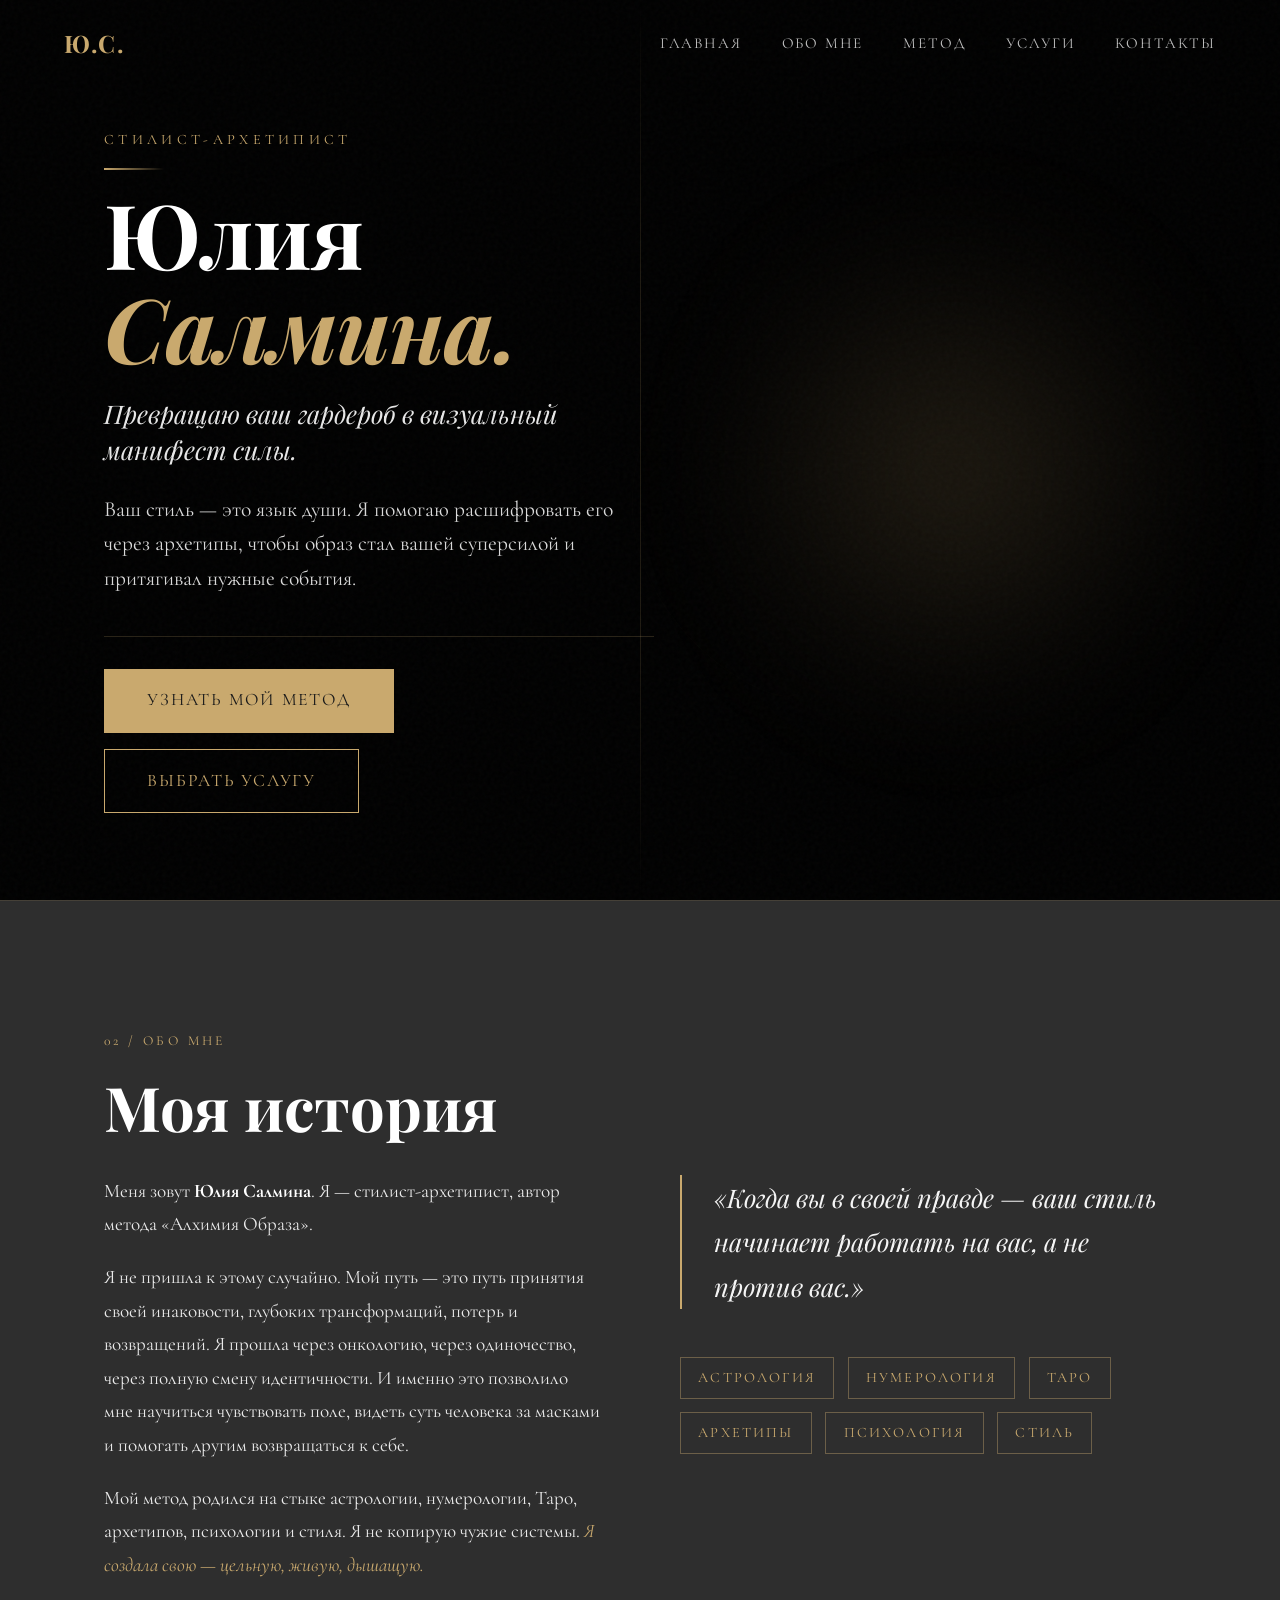
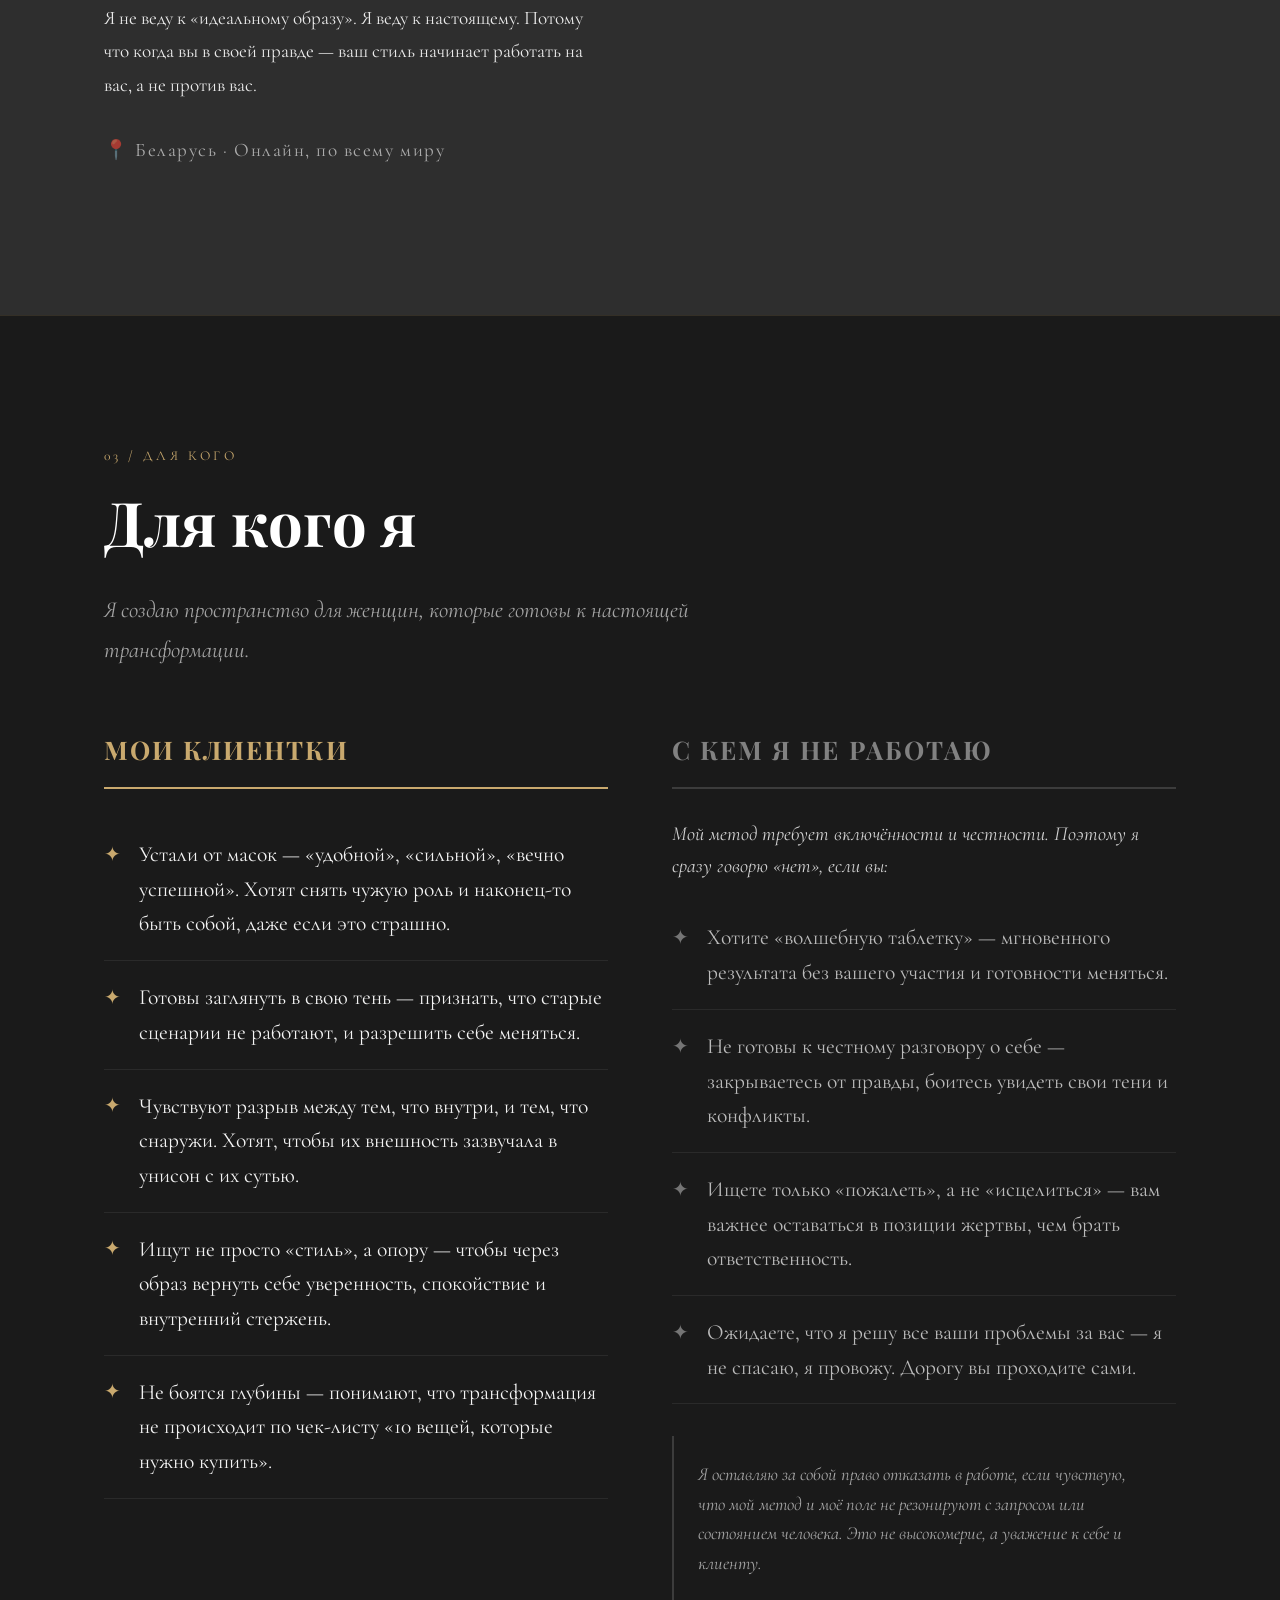
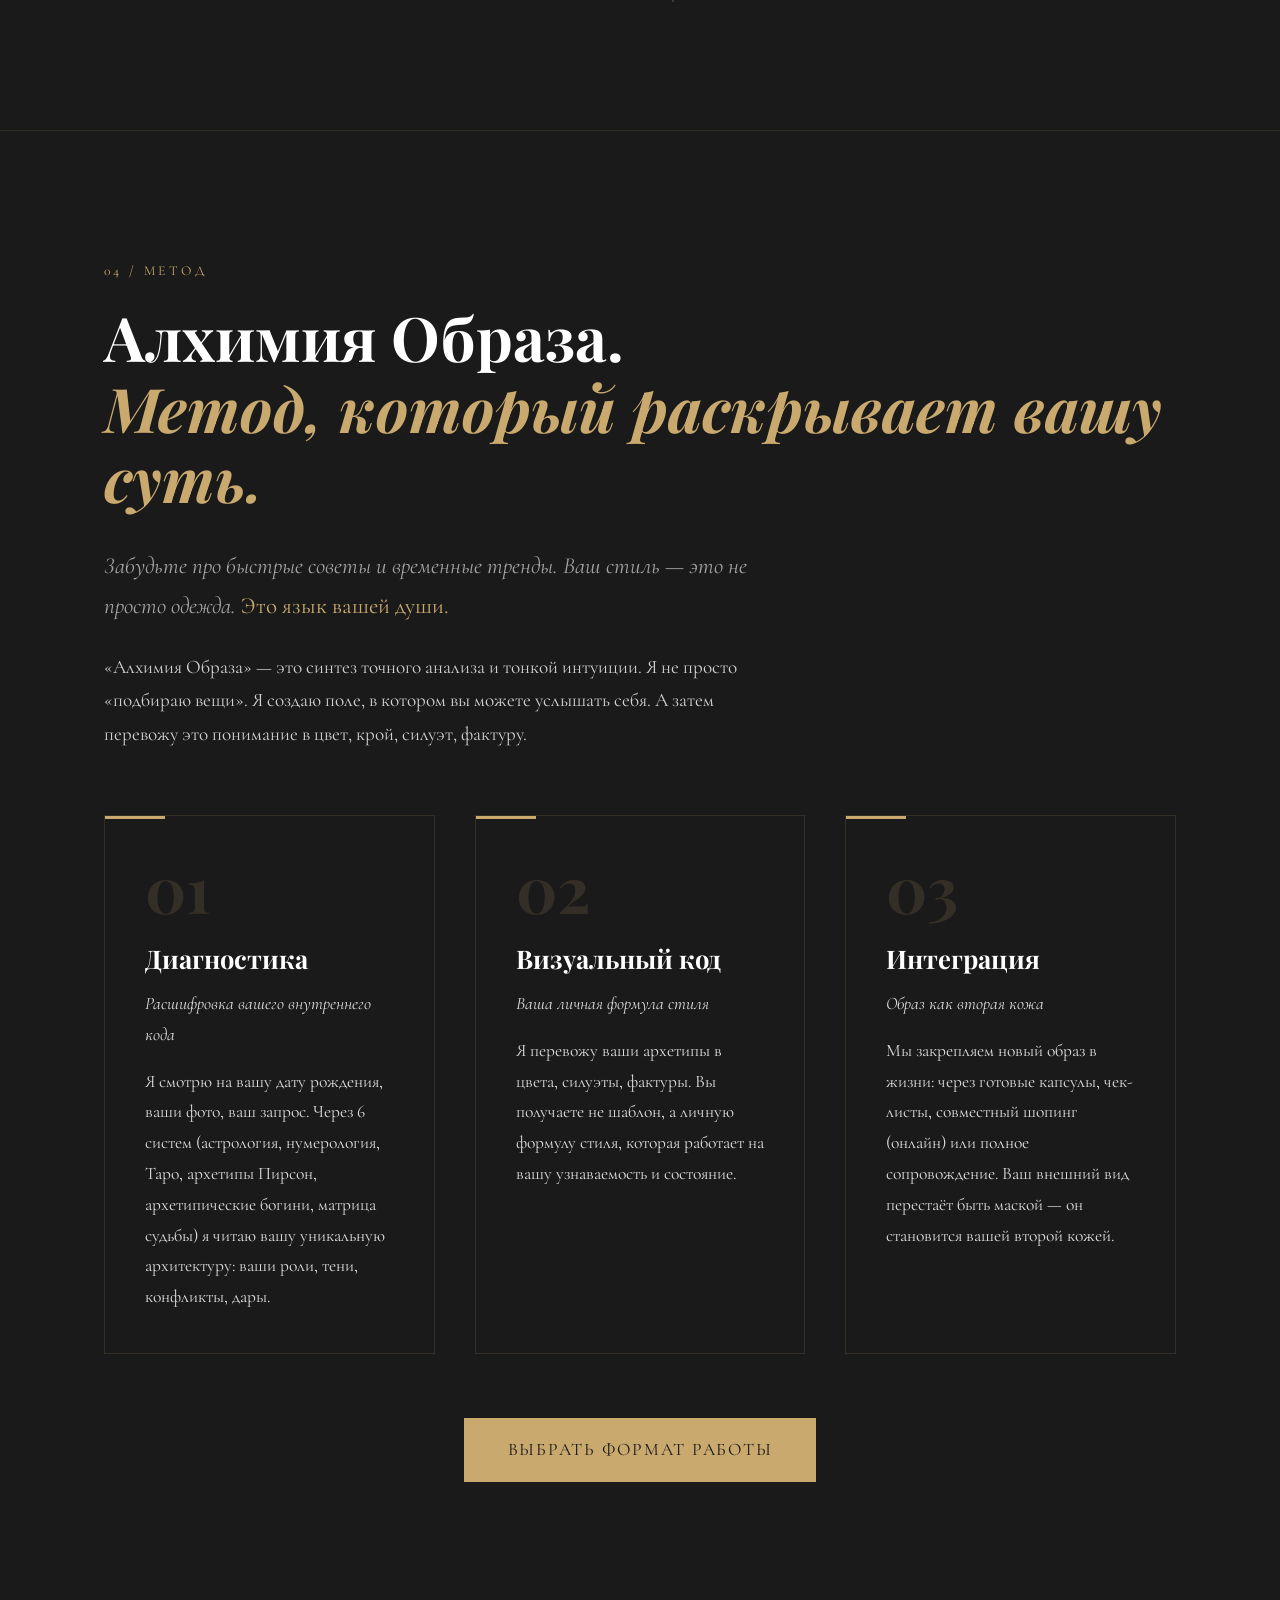
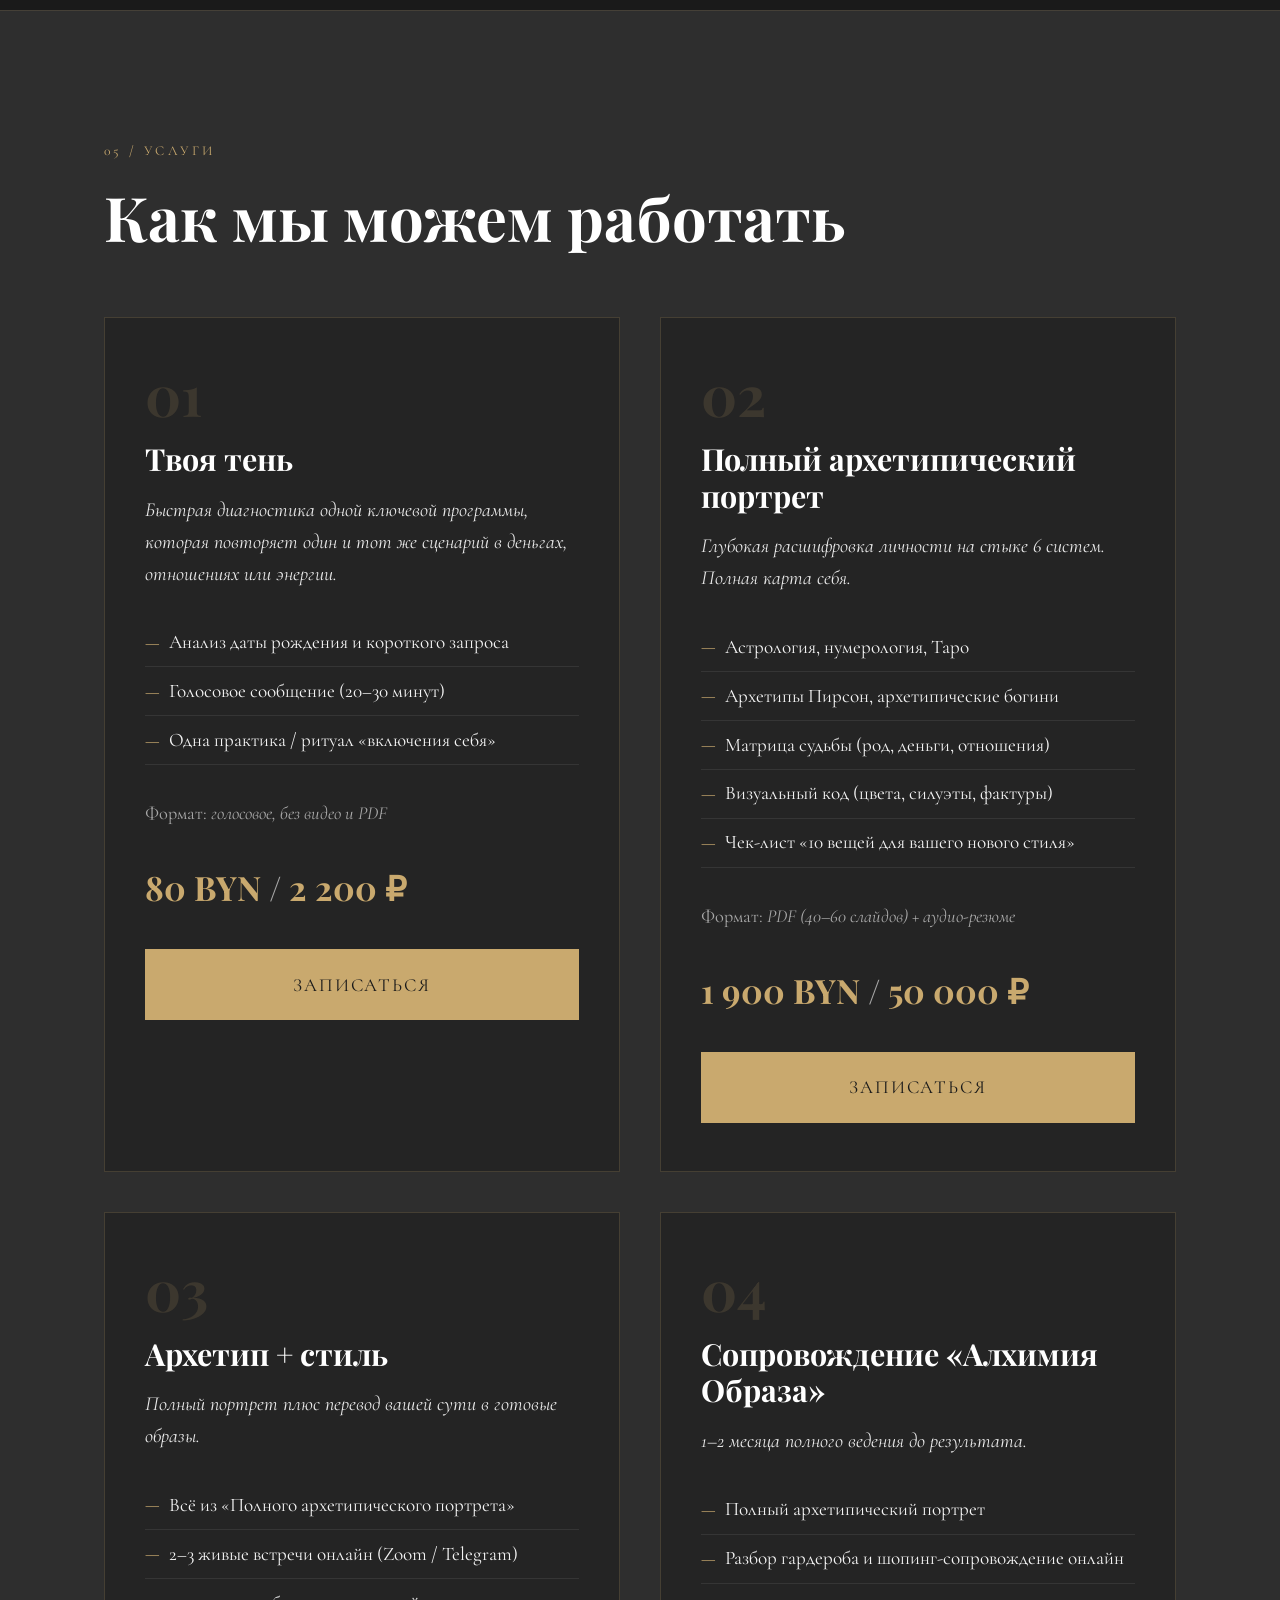
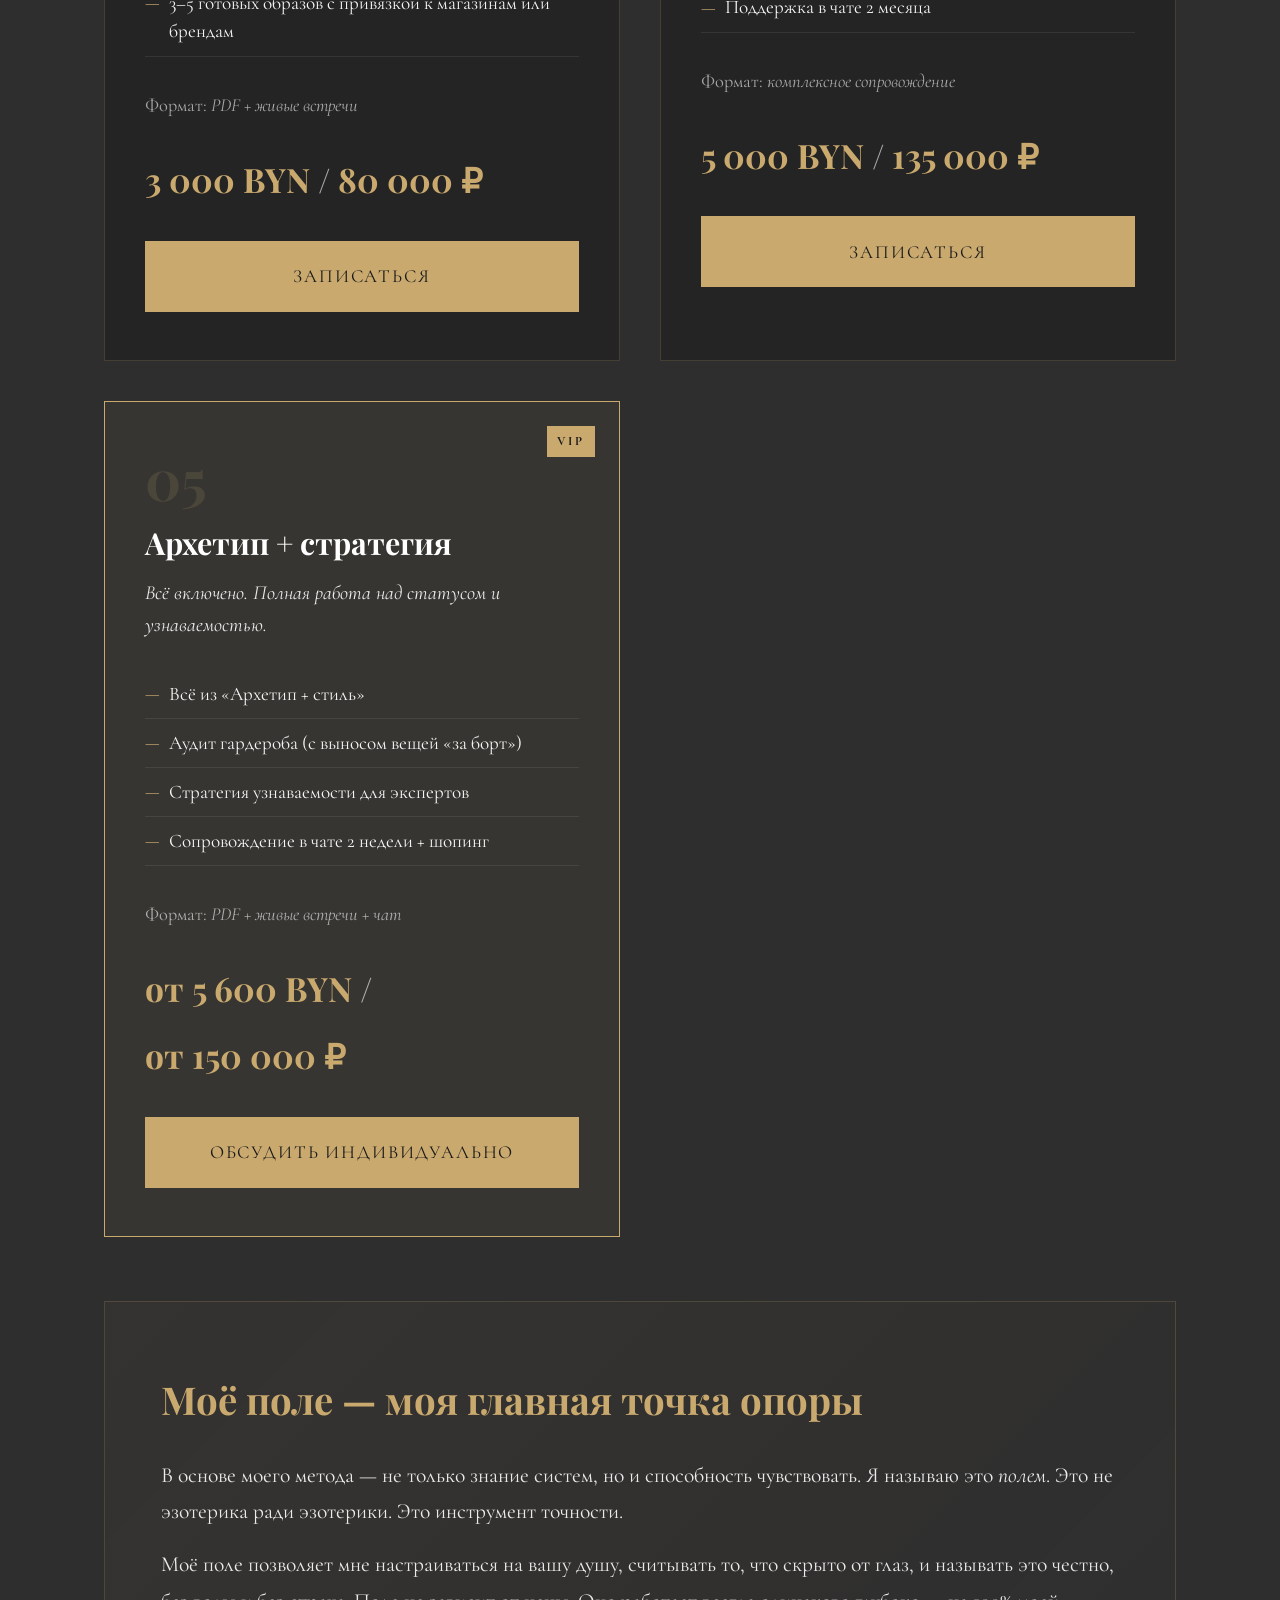
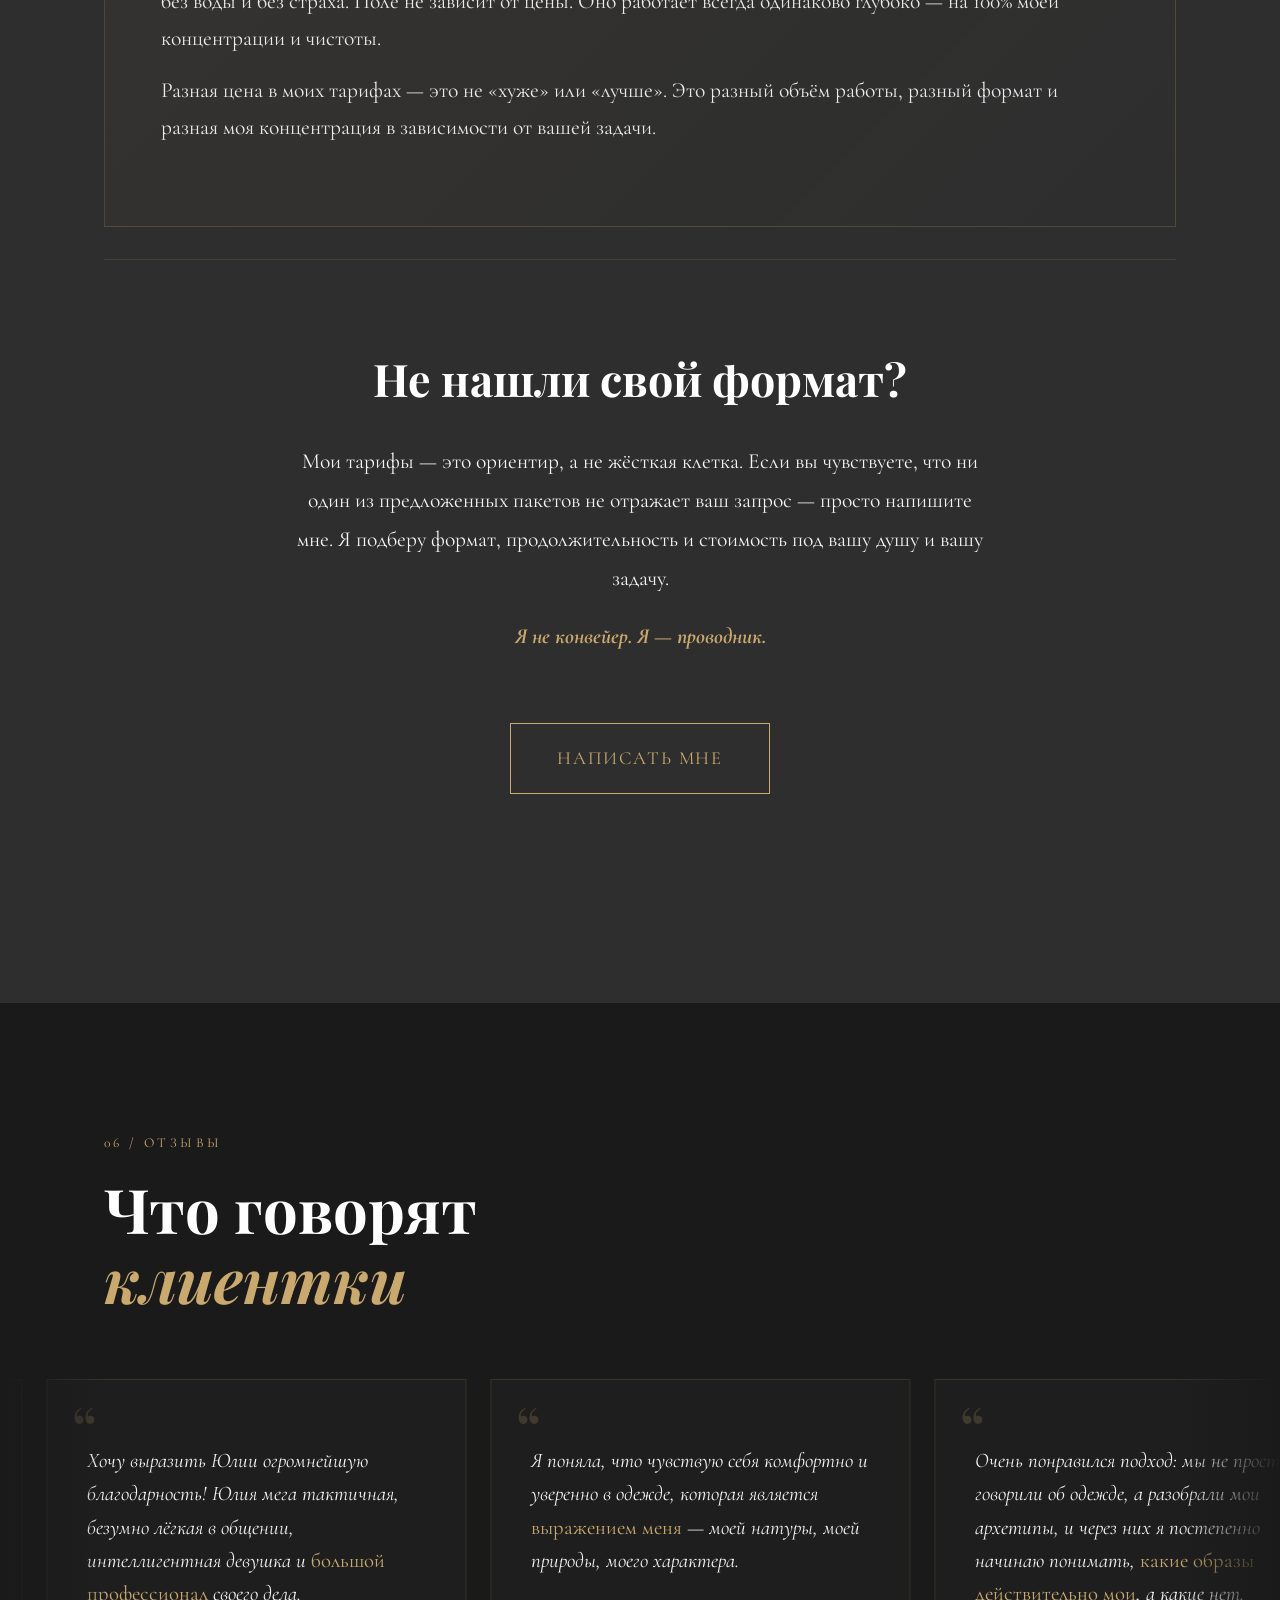
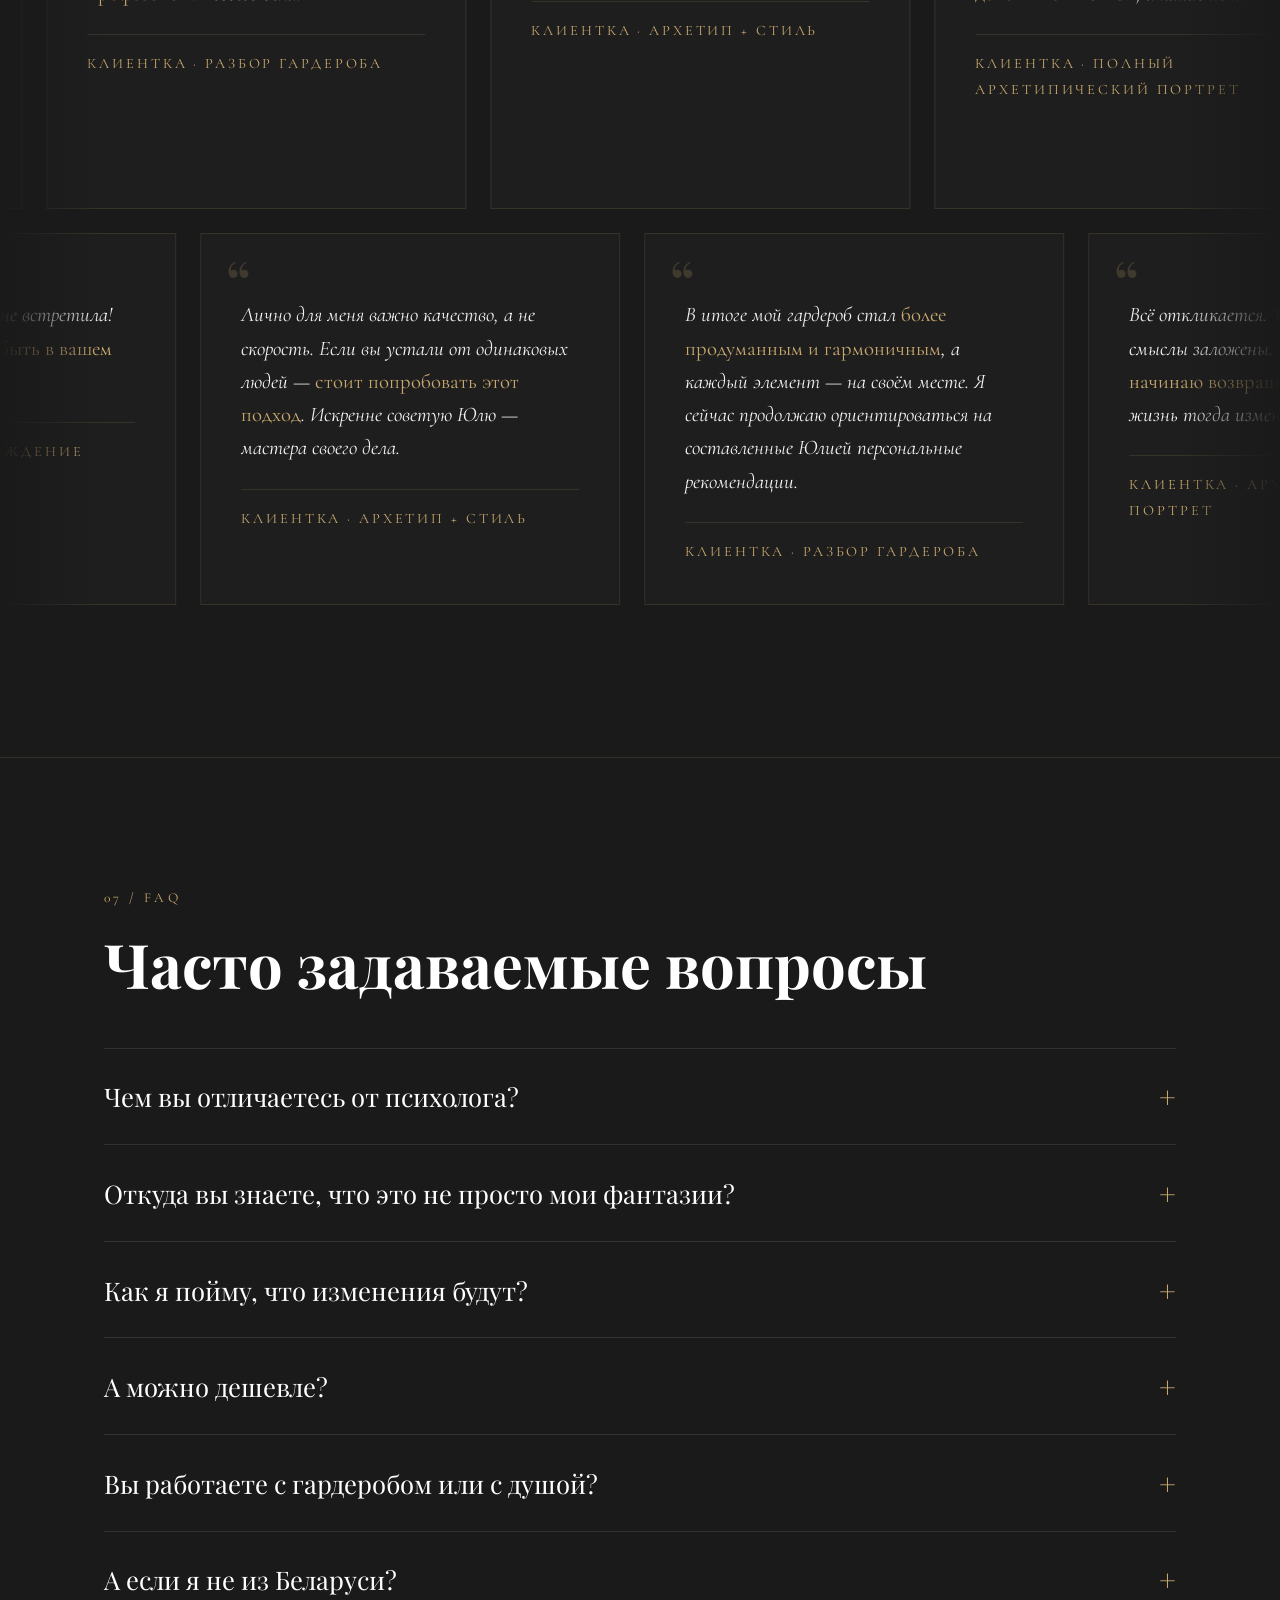
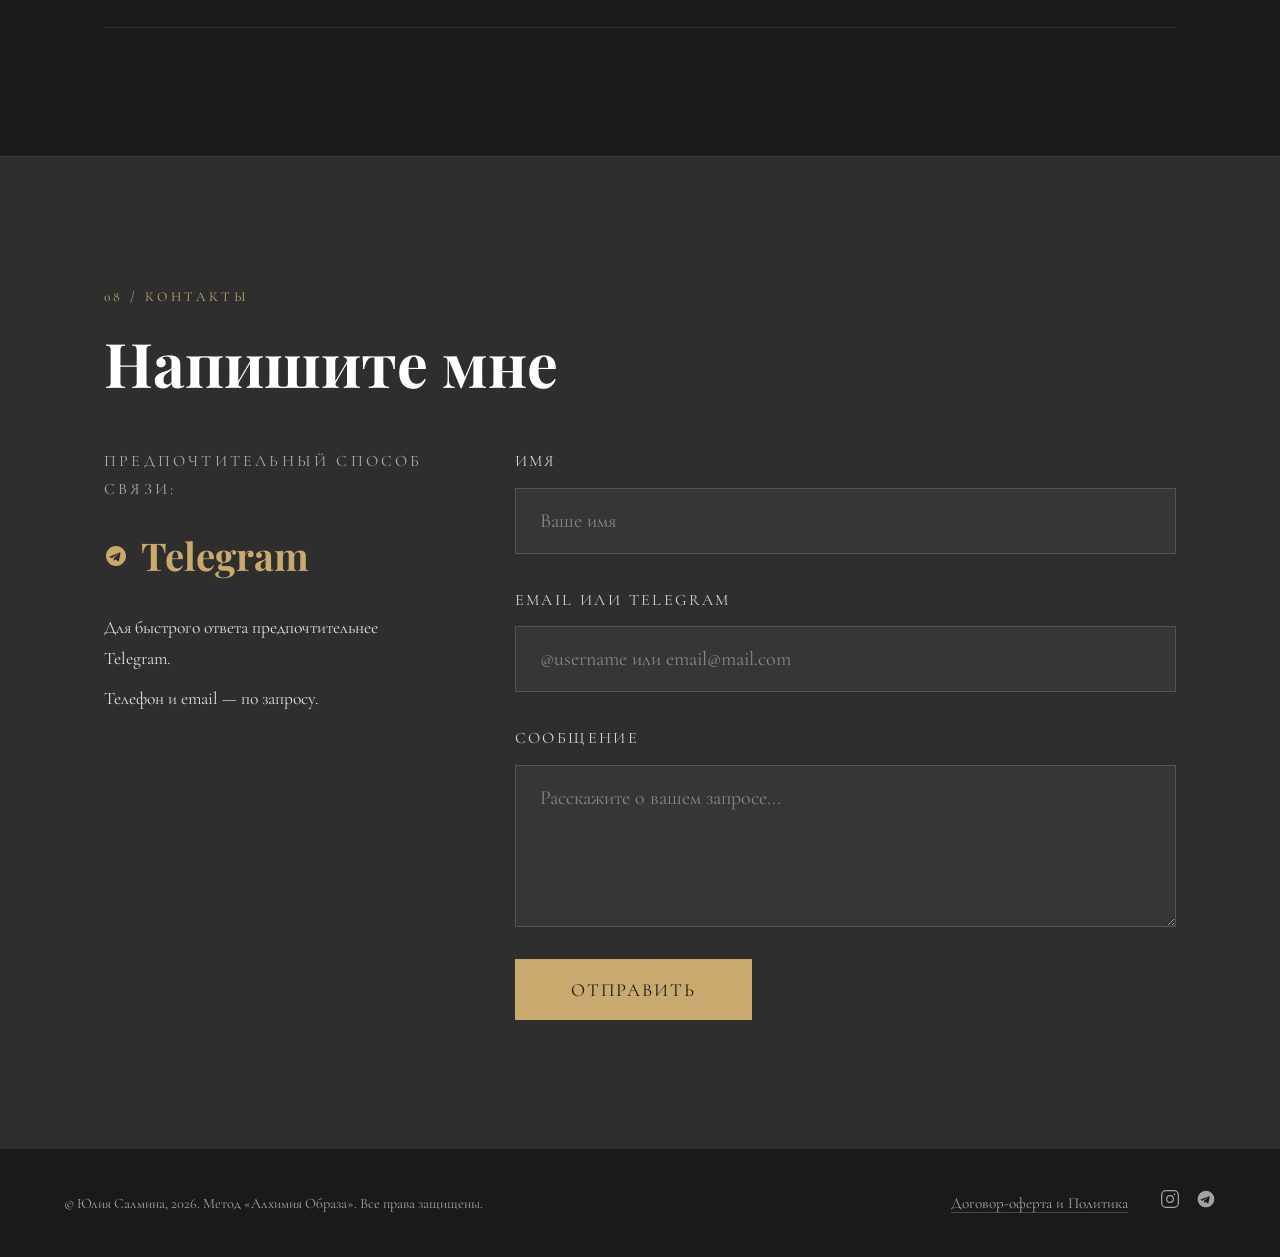
==== commit cdc7adae: "Add files via upload" ====
--- a/index (1).html
+++ b/index (1).html
@@ -11,7 +11,10 @@
 </head>
 <body>
 
+  <div class="scroll-progress-bar" id="scroll-progress"></div>
+
   <header class="site-header" id="site-header">
+    <div class="header-inner">
     <div class="header-inner">
       <a href="#hero" class="logo">Ю.С.</a>
       <button class="burger" id="burger" aria-label="Меню">
@@ -589,8 +592,8 @@
   </div>
 
   <script src="script (1).js"></script>
-  <script>
-  /* ── REVIEWS MARQUEE ── */
+ <script>
+  /* ── REVIEWS MARQUEE (ИНТЕРАКТИВНАЯ КАРУСЕЛЬ) ── */
   (function() {
     const REVIEWS = [
       {
@@ -640,30 +643,110 @@
       {
         text: 'Раньше я постоянно оглядывалась на других. Сейчас этот страх исчез. Я перестала бояться экспериментов, начала комбинировать то, что раньше казалось <em>«слишком смелым»</em>.',
         author: 'Клиентка · Алхимия Образа'
-      },
+      }
     ];
 
-    function makeCard(r) {
-      const card = document.createElement('div');
-      card.className = 'review-card';
-      card.innerHTML = `
-        <p class="review-text">${r.text}</p>
-        <p class="review-author">${r.author}</p>
-      `;
-      return card;
-    }
-
-    function fillRow(rowEl, reviews) {
-      reviews.forEach(r => rowEl.appendChild(makeCard(r)));
-      Array.from(rowEl.children).forEach(child => {
-        rowEl.appendChild(child.cloneNode(true));
+    function initInteractiveMarquee(rowEl, reviews, speed) {
+      // Создаем 3 набора карточек для эффекта бесконечности
+      for (let i = 0; i < 3; i++) {
+        reviews.forEach(r => {
+          const card = document.createElement('div');
+          card.className = 'review-card';
+          card.innerHTML = `
+            <p class="review-text">${r.text}</p>
+            <p class="review-author">${r.author}</p>
+          `;
+          rowEl.appendChild(card);
+        });
+      }
+
+      let pos = 0;
+      let isHovered = false;
+      let isDragging = false;
+      let startX = 0;
+      let prevX = 0;
+
+      function tick() {
+        const setWidth = rowEl.scrollWidth / 3;
+        
+        // Центрируем позицию при старте
+        if (pos === 0 && setWidth > 0) {
+            pos = -setWidth;
+        }
+
+        // Авто-скролл, если не трогают
+        if (!isHovered && !isDragging && setWidth > 0) {
+            pos += speed;
+        }
+
+        // Бесшовное зацикливание
+        if (setWidth > 0) {
+            while (pos <= -setWidth * 2) pos += setWidth;
+            while (pos >= 0) pos -= setWidth;
+        }
+
+        rowEl.style.transform = `translateX(${pos}px)`;
+        requestAnimationFrame(tick);
+      }
+
+// --- МЫШЬ (ПК) ---
+      rowEl.addEventListener('mouseenter', () => isHovered = true);
+      rowEl.addEventListener('mouseleave', () => { isHovered = false; isDragging = false; });
+      
+      rowEl.addEventListener('mousedown', (e) => {
+          isHovered = true;
+          isDragging = true;
+          startX = e.pageX;
+          prevX = pos;
       });
+      
+      window.addEventListener('mouseup', () => { isDragging = false; });
+      window.addEventListener('mousemove', (e) => {
+          if (!isDragging) return;
+          const dx = e.pageX - startX;
+          pos = prevX + dx;
+      });
+
+      // ДОБАВЛЕННЫЙ КОД ДЛЯ КОЛЕСИКА МЫШИ / ТАЧПАДА
+      rowEl.addEventListener('wheel', (e) => {
+          e.preventDefault(); // Запрещаем прокрутку страницы вниз при скролле отзывов
+          
+          // Определяем, куда крутят колесико: вверх/вниз или влево/вправо
+          const delta = e.deltaX !== 0 ? e.deltaX : e.deltaY;
+          
+          // Сдвигаем позицию. Умножаем на коэффициент для скорости (настройте под себя, если нужно)
+          pos -= delta * 0.8; 
+      }, { passive: false });
+      // ------------------------------------------
+
+      // --- КАСАНИЯ (ТЕЛЕФОН) ---
+      rowEl.addEventListener('touchstart', (e) => {
+          isHovered = true;
+          isDragging = true;
+          startX = e.touches[0].pageX;
+          prevX = pos;
+      }, {passive: true});
+      
+      window.addEventListener('touchend', () => {
+          isHovered = false;
+          isDragging = false;
+      });
+      
+      window.addEventListener('touchmove', (e) => {
+          if (!isDragging) return;
+          const dx = e.touches[0].pageX - startX;
+          pos = prevX + dx;
+      }, {passive: true});
+
+      tick();
     }
 
     const row1 = document.getElementById('row1');
     const row2 = document.getElementById('row2');
-    if (row1) fillRow(row1, REVIEWS.slice(0, 6));
-    if (row2) fillRow(row2, REVIEWS.slice(6));
+    
+    // Одна строчка едет влево, другая вправо
+    if (row1) initInteractiveMarquee(row1, REVIEWS.slice(0, 6), -0.8);
+    if (row2) initInteractiveMarquee(row2, REVIEWS.slice(6), 0.8);
   })();
   </script>
 </body>
--- a/style (2).css
+++ b/style (2).css
@@ -30,7 +30,8 @@
   background: var(--black);
   color: var(--white);
   font-family: var(--ff-body);
-  font-size: clamp(17px, 1.3vw, 20px);
+  /* БАЗОВЫЙ ШРИФТ УВЕЛИЧЕН: был 17-20px, стал 18-22px */
+  font-size: clamp(18px, 1.5vw, 22px);
   line-height: 1.75;
   overflow-x: hidden;
   width: 100%;
@@ -49,17 +50,17 @@
 }
 .section-inner { max-width: var(--inner-max); margin: 0 auto; padding: 0 var(--inner-pad); }
 
-.section-label { font-family: var(--ff-body); font-size: 0.75rem; letter-spacing: 0.25em; text-transform: uppercase; color: var(--gold); margin-bottom: 1.2rem; }
-.section-title { font-family: var(--ff-serif); font-size: clamp(2rem, 4.5vw, 3.8rem); font-weight: 700; line-height: 1.15; margin-bottom: 2rem; word-break: break-word; }
+.section-label { font-family: var(--ff-body); font-size: 0.85rem; letter-spacing: 0.25em; text-transform: uppercase; color: var(--gold); margin-bottom: 1.2rem; }
+.section-title { font-family: var(--ff-serif); font-size: clamp(2.2rem, 4.8vw, 4.2rem); font-weight: 700; line-height: 1.15; margin-bottom: 2rem; word-break: break-word; }
 .section-title em { font-style: italic; color: var(--gold); }
-.section-intro { font-size: clamp(1.1rem, 1.5vw, 1.35rem); font-style: italic; color: var(--text-dim); margin-bottom: 1.5rem; max-width: 700px; }
+.section-intro { font-size: clamp(1.25rem, 1.8vw, 1.55rem); font-style: italic; color: var(--text-dim); margin-bottom: 1.5rem; max-width: 700px; }
 .section-intro em { color: var(--gold); font-style: normal; }
-.section-body { max-width: 680px; color: rgba(255,255,255,0.8); margin-bottom: 3rem; }
+.section-body { max-width: 680px; color: rgba(255,255,255,0.8); margin-bottom: 3rem; font-size: 1.2rem; }
 
 /* ---- BUTTONS ---- */
 .btn {
-  display: inline-block; font-family: var(--ff-body); font-size: 1rem; letter-spacing: 0.1em;
-  text-transform: uppercase; padding: 0.85em 2.2em; border: 1.5px solid transparent; cursor: pointer;
+  display: inline-block; font-family: var(--ff-body); font-size: 1.1rem; letter-spacing: 0.1em;
+  text-transform: uppercase; padding: 0.9em 2.4em; border: 1.5px solid transparent; cursor: pointer;
   transition: all var(--transition);
 }
 .btn:hover { transform: translateY(-2px); }
@@ -81,7 +82,7 @@
 .header-inner { width: 100%; max-width: var(--inner-max); margin: 0 auto; display: flex; align-items: center; justify-content: space-between; }
 .logo { font-family: var(--ff-serif); font-size: 1.5rem; font-weight: 700; color: var(--gold); letter-spacing: 0.05em; }
 .nav { display: flex; gap: 2.5rem; }
-.nav-link { font-size: 0.9rem; letter-spacing: 0.12em; text-transform: uppercase; color: rgba(255,255,255,0.75); transition: color var(--transition); position: relative; }
+.nav-link { font-size: 0.95rem; letter-spacing: 0.12em; text-transform: uppercase; color: rgba(255,255,255,0.75); transition: color var(--transition); position: relative; }
 .nav-link::after { content: ''; position: absolute; bottom: -3px; left: 0; width: 0; height: 1px; background: var(--gold); transition: width var(--transition); }
 .nav-link:hover, .nav-link.active { color: var(--gold); }
 .nav-link:hover::after, .nav-link.active::after { width: 100%; }
@@ -103,8 +104,8 @@
   align-items: center;
   justify-content: center;
   overflow: hidden;
-  padding: 100px 0 60px; /* Fallback padding */
-  border-top: none; /* NO BORDER HERE */
+  padding: 100px 0 60px;
+  border-top: none; 
 }
 
 /* Канвас на фоне */
@@ -127,15 +128,19 @@
 
 /* Текстовая часть */
 .hero-content { flex: 1; max-width: 550px; }
-.hero-eyebrow { font-size: 0.8rem; letter-spacing: 0.3em; text-transform: uppercase; color: var(--gold); margin-bottom: 1rem; }
+.hero-eyebrow { font-size: 0.9rem; letter-spacing: 0.3em; text-transform: uppercase; color: var(--gold); margin-bottom: 1rem; }
 .hero-eyebrow::after { content: ''; display: block; width: 60px; height: 2px; background: linear-gradient(to right, var(--gold), transparent); margin-top: 1rem; }
+
+/* Заголовок оставлен без изменений по вашей просьбе */
 .hero-title { font-family: var(--ff-serif); font-size: clamp(3rem, 7vw, 6rem); font-weight: 700; line-height: 1.05; margin-bottom: 1.4rem; }
 .hero-title em { font-style: italic; color: var(--gold); }
-.hero-sub { font-family: var(--ff-serif); font-size: clamp(1.1rem, 1.8vw, 1.45rem); font-style: italic; color: rgba(255,255,255,0.85); margin-bottom: 1.5rem; }
-.hero-text { color: rgba(255,255,255,0.75); font-size: 1.15rem; margin-bottom: 2.5rem; }
+
+/* УВЕЛИЧЕНО: Подзаголовок и текст на первом экране */
+.hero-sub { font-family: var(--ff-serif); font-size: clamp(1.3rem, 2vw, 1.6rem); font-style: italic; color: rgba(255,255,255,0.9); margin-bottom: 1.5rem; line-height: 1.4; }
+.hero-text { color: rgba(255,255,255,0.85); font-size: 1.35rem; margin-bottom: 2.5rem; line-height: 1.6; }
 .hero-btns { display: flex; flex-wrap: wrap; gap: 1rem; border-top: 1px solid rgba(201,169,110,0.2); padding-top: 2rem; }
 
-/* Блок с видео (замена старому портрету) */
+/* Блок с видео */
 .hero-visual {
   position: relative;
   flex-shrink: 0;
@@ -158,7 +163,7 @@
 
 #video-hero {
   position: absolute;
-  height: 110%; /* Немного вылезает за границы для объема */
+  height: 110%; 
   max-width: none;
   object-fit: contain;
   mix-blend-mode: screen;
@@ -181,158 +186,147 @@
    ============================================= */
 .about { background: var(--grey); }
 .about-grid { display: grid; grid-template-columns: 1fr 1fr; gap: 5rem; align-items: start; }
-.about-text p { margin-bottom: 1.2rem; color: rgba(255,255,255,0.85); font-size: clamp(1.05rem, 1.4vw, 1.25rem); }
+/* УВЕЛИЧЕНО: Текст обо мне */
+.about-text p { margin-bottom: 1.2rem; color: rgba(255,255,255,0.9); font-size: clamp(1.15rem, 1.5vw, 1.35rem); }
 .about-text strong { color: var(--white); }
 .about-text em { color: var(--gold); font-style: italic; }
-.about-location { margin-top: 2rem; font-size: 0.9rem; letter-spacing: 0.08em; color: var(--text-dim) !important; }
-.about-quote { font-family: var(--ff-serif); font-size: clamp(1.2rem, 1.8vw, 1.55rem); font-style: italic; border-left: 2px solid var(--gold); padding-left: 2rem; margin-bottom: 3rem; color: rgba(255,255,255,0.9); }
-.about-systems { display: flex; flex-wrap: wrap; gap: 0.75rem; }
-.system-tag { font-size: 0.8rem; letter-spacing: 0.15em; text-transform: uppercase; border: 1px solid rgba(201,169,110,0.4); color: var(--gold); padding: 0.4em 1em; }
+.about-location { margin-top: 2rem; font-size: 1rem; letter-spacing: 0.08em; color: var(--text-dim) !important; }
+.about-quote { font-family: var(--ff-serif); font-size: clamp(1.3rem, 2vw, 1.7rem); font-style: italic; border-left: 2px solid var(--gold); padding-left: 2rem; margin-bottom: 3rem; color: rgba(255,255,255,0.95); }
+.about-systems { display: flex; flex-wrap: wrap; gap: 0.85rem; }
+.system-tag { font-size: 0.9rem; letter-spacing: 0.15em; text-transform: uppercase; border: 1px solid rgba(201,169,110,0.4); color: var(--gold); padding: 0.5em 1.2em; }
 
 /* =============================================
    FOR WHOM & METHOD
    ============================================= */
 .forwhom, .method { background: var(--black); }
 .forwhom-grid { display: grid; grid-template-columns: 1fr 1fr; gap: 4rem; margin-top: 3.5rem; align-items: start; }
-.forwhom-heading { font-family: var(--ff-serif); font-size: clamp(1.2rem, 1.8vw, 1.5rem); font-weight: 700; letter-spacing: 0.08em; text-transform: uppercase; padding-bottom: 1rem; margin-bottom: 1.8rem; border-bottom: 2px solid; }
+
+/* УВЕЛИЧЕНО: Заголовки и списки в блоке "Для кого" */
+.forwhom-heading { font-family: var(--ff-serif); font-size: clamp(1.4rem, 2vw, 1.7rem); font-weight: 700; letter-spacing: 0.08em; text-transform: uppercase; padding-bottom: 1rem; margin-bottom: 1.8rem; border-bottom: 2px solid; }
 .forwhom-heading--yes { color: var(--gold); border-color: var(--gold); }
 .forwhom-heading--no { color: rgba(255,255,255,0.45); border-color: rgba(255,255,255,0.15); }
 
-/* Списки */
 .forwhom-list { list-style: none; padding: 0; margin: 0; }
 .forwhom-list li { 
-  color: rgba(255,255,255,0.9); 
+  color: rgba(255,255,255,0.95); 
   padding: 1.2rem 0 1.2rem 2.2rem; 
   border-bottom: 1px solid rgba(255,255,255,0.07); 
   position: relative; 
-  font-size: 1.2rem; 
+  font-size: 1.35rem; /* Значительное увеличение */
   line-height: 1.6; 
 }
 .forwhom-list li::before { 
   content: '✦'; 
   position: absolute; 
   left: 0; 
-  top: 1.25rem; 
+  top: 1.3rem; 
   color: var(--gold); 
-  font-size: 1.1rem; 
-}
-.forwhom-list--no li { color: rgba(255,255,255,0.6); }
-.forwhom-list--no li::before { color: rgba(255,255,255,0.3); }
-
-.forwhom-no-intro { font-style: italic; color: rgba(255,255,255,0.7); font-size: 1.15rem; margin-bottom: 1.2rem; line-height: 1.6; }
-.forwhom-note { margin-top: 2rem; padding: 1.5rem; border-left: 2px solid rgba(255,255,255,0.15); color: rgba(255,255,255,0.55); font-size: 1.05rem; font-style: italic; line-height: 1.6; }
-
+  font-size: 1.25rem; 
+}
+.forwhom-list--no li { color: rgba(255,255,255,0.7); }
+.forwhom-list--no li::before { color: rgba(255,255,255,0.4); }
+
+.forwhom-no-intro { font-style: italic; color: rgba(255,255,255,0.8); font-size: 1.25rem; margin-bottom: 1.2rem; line-height: 1.6; }
+.forwhom-note { margin-top: 2rem; padding: 1.5rem; border-left: 2px solid rgba(255,255,255,0.15); color: rgba(255,255,255,0.6); font-size: 1.15rem; font-style: italic; line-height: 1.6; }
+
+/* УВЕЛИЧЕНО: Блок Диагностика (Метод) */
 .steps { display: grid; grid-template-columns: repeat(3, 1fr); gap: 2.5rem; margin: 4rem 0; }
 .step { padding: 2.5rem; border: 1px solid rgba(201,169,110,0.15); position: relative; }
 .step::before { content: ''; position: absolute; top: 0; left: 0; width: 60px; height: 3px; background: var(--gold); }
-.step-num { font-family: var(--ff-serif); font-size: 3.5rem; font-weight: 700; color: rgba(201,169,110,0.15); line-height: 1; margin-bottom: 1rem; }
-.step-title { font-family: var(--ff-serif); font-size: clamp(1.4rem, 1.8vw, 1.65rem); font-weight: 700; color: var(--white); }
-.step-sub { font-style: italic; color: var(--gold); margin-bottom: 0.6rem; font-size: clamp(1rem, 1.2vw, 1.1rem); }
-.step p { color: rgba(255,255,255,0.7); font-size: clamp(0.95rem, 1.1vw, 1.05rem); line-height: 1.75; }
-.method-cta { text-align: center; }
-.method .section-intro { font-size: clamp(1.2rem, 1.7vw, 1.5rem); }
-.method .section-body { font-size: clamp(1.05rem, 1.4vw, 1.2rem); }
+.step-num { font-family: var(--ff-serif); font-size: 4rem; font-weight: 700; color: rgba(201,169,110,0.15); line-height: 1; margin-bottom: 1rem; }
+.step-title { font-family: var(--ff-serif); font-size: clamp(1.6rem, 2vw, 1.9rem); font-weight: 700; color: var(--white); margin-bottom: 0.5rem; }
+.step-sub { font-style: italic; color: var(--gold); margin-bottom: 1rem; font-size: clamp(1.15rem, 1.4vw, 1.3rem); }
+.step p { color: rgba(255,255,255,0.85); font-size: clamp(1.1rem, 1.3vw, 1.25rem); line-height: 1.75; }
+.method-cta { text-align: center; margin-top: 2rem; }
 
 /* =============================================
    SERVICES
    ============================================= */
 .services { background: var(--grey); }
 
-/* Идеальная сетка: min(100%, 340px) не дает карточке вызывать горизонтальный скролл на мобилках */
 .service-cards { display: grid; grid-template-columns: repeat(auto-fill, minmax(min(100%, 340px), 1fr)); gap: 2.5rem; margin: 4rem 0; }
 
 .service-card { border: 1px solid rgba(201,169,110,0.2); padding: 3rem 2.5rem; position: relative; background: rgba(26,26,26,0.5); transition: border-color var(--transition), transform 0.3s; }
 .service-card:hover { border-color: var(--gold); transform: translateY(-4px); }
 .service-card--vip { border-color: var(--gold); background: rgba(201,169,110,0.05); }
 
-.card-badge { position: absolute; top: 1.5rem; right: 1.5rem; font-size: 0.75rem; letter-spacing: 0.2em; background: var(--gold); color: var(--black); padding: 0.35em 0.85em; font-weight: 700; }
-
-.card-num { font-family: var(--ff-serif); font-size: 3rem; font-weight: 700; color: rgba(201,169,110,0.15); line-height: 1; margin-bottom: 1.2rem; }
-.card-title { font-family: var(--ff-serif); font-size: 1.65rem; font-weight: 700; margin-bottom: 1rem; color: var(--white); line-height: 1.2; }
-.card-desc { color: rgba(255,255,255,0.85); font-size: 1.1rem; margin-bottom: 1.8rem; font-style: italic; line-height: 1.6; }
+.card-badge { position: absolute; top: 1.5rem; right: 1.5rem; font-size: 0.8rem; letter-spacing: 0.2em; background: var(--gold); color: var(--black); padding: 0.35em 0.85em; font-weight: 700; }
+
+.card-num { font-family: var(--ff-serif); font-size: 3.5rem; font-weight: 700; color: rgba(201,169,110,0.15); line-height: 1; margin-bottom: 1.2rem; }
+
+/* УВЕЛИЧЕНО: Карточки услуг и цены */
+.card-title { font-family: var(--ff-serif); font-size: 1.9rem; font-weight: 700; margin-bottom: 1rem; color: var(--white); line-height: 1.2; }
+.card-desc { color: rgba(255,255,255,0.9); font-size: 1.25rem; margin-bottom: 1.8rem; font-style: italic; line-height: 1.6; }
 
 .card-list { margin-bottom: 2rem; }
 .card-list li { 
-  color: rgba(255,255,255,0.9); 
-  font-size: 1.05rem; 
+  color: rgba(255,255,255,0.95); 
+  font-size: 1.2rem; 
   line-height: 1.5;
   padding: 0.6rem 0 0.6rem 1.5rem; 
   border-bottom: 1px solid rgba(255,255,255,0.08); 
   position: relative; 
 }
-.card-list li::before { content: '—'; position: absolute; left: 0; top: 0.6rem; color: var(--gold); font-size: 1rem; }
-
-.card-format { font-size: 1rem; color: var(--text-dim); margin-bottom: 1.8rem; }
-.card-price { font-family: var(--ff-serif); font-size: 1.6rem; font-weight: 700; color: var(--gold); margin-bottom: 2rem; display: flex; gap: 0.5rem; flex-wrap: wrap; }
+.card-list li::before { content: '—'; position: absolute; left: 0; top: 0.7rem; color: var(--gold); font-size: 1.1rem; }
+
+.card-format { font-size: 1.15rem; color: var(--text-dim); margin-bottom: 1.8rem; }
+.card-price { font-family: var(--ff-serif); font-size: 2.1rem; font-weight: 700; color: var(--gold); margin-bottom: 2rem; display: flex; gap: 0.5rem; flex-wrap: wrap; }
 .price-divider { color: var(--text-dim); font-weight: 300; }
-.card-btn { width: 100%; text-align: center; font-size: 1.05rem; padding: 1em 2em; }
-
-.field-block { border: 1px solid rgba(201,169,110,0.2); padding: 3.5rem; margin: 4rem 0 2rem; background: linear-gradient(135deg, rgba(201,169,110,0.04), transparent); }
-.field-block-inner h3 { font-family: var(--ff-serif); font-size: clamp(1.4rem, 2.5vw, 2rem); margin-bottom: 1.5rem; color: var(--gold); }
-
-/* Custom format */
-.custom-format {
-  text-align: center;
-  padding: 5rem 2rem;
-  border-top: 1px solid rgba(201,169,110,0.15);
-}
-.custom-format h3 {
-  font-family: var(--ff-serif);
-  font-size: clamp(1.8rem, 3vw, 2.5rem);
-  margin-bottom: 1.5rem;
-  color: var(--white); 
-}
-.custom-format p {
-  color: rgba(255,255,255,0.95); 
-  font-size: 1.15rem; 
-  line-height: 1.8;
-  max-width: 650px;
-  margin: 0 auto 1.2rem;
-}
-.custom-format em { 
-  color: var(--gold); 
-  font-style: italic; 
-  font-weight: 700; 
-}
-.custom-format .btn { 
-  margin-top: 3rem; 
-  font-size: 1.05rem; 
-  padding: 1em 2.5em; 
-}
-
-/* =============================================
-   FAQ & CONTACT
+.card-btn { width: 100%; text-align: center; font-size: 1.15rem; padding: 1em 2em; }
+
+/* УВЕЛИЧЕНО: Блок "Мое поле" */
+.field-block { border: 1px solid rgba(201,169,110,0.2); padding: 4rem 3.5rem; margin: 4rem 0 2rem; background: linear-gradient(135deg, rgba(201,169,110,0.04), transparent); }
+.field-block-inner h3 { font-family: var(--ff-serif); font-size: clamp(1.8rem, 3vw, 2.4rem); margin-bottom: 1.5rem; color: var(--gold); }
+.field-block-inner p { font-size: 1.35rem; line-height: 1.7; color: rgba(255,255,255,0.9); margin-bottom: 1rem;}
+
+/* УВЕЛИЧЕНО: Блок "Не нашли формат" */
+.custom-format { text-align: center; padding: 5rem 2rem; border-top: 1px solid rgba(201,169,110,0.15); }
+.custom-format h3 { font-family: var(--ff-serif); font-size: clamp(2rem, 3.5vw, 2.8rem); margin-bottom: 1.5rem; color: var(--white); }
+.custom-format p { color: rgba(255,255,255,0.95); font-size: 1.35rem; line-height: 1.8; max-width: 700px; margin: 0 auto 1.2rem; }
+.custom-format em { color: var(--gold); font-style: italic; font-weight: 700; }
+.custom-format .btn { margin-top: 3rem; font-size: 1.15rem; padding: 1em 2.5em; }
+
+/* =============================================
+   FAQ
    ============================================= */
 .faq { background: var(--black); }
 .accordion { margin-top: 3rem; border-top: 1px solid rgba(255,255,255,0.1); }
 .accordion-item { border-bottom: 1px solid rgba(255,255,255,0.1); }
-.accordion-trigger { width: 100%; display: flex; justify-content: space-between; padding: 1.5rem 0; background: none; border: none; cursor: pointer; color: var(--white); font-family: var(--ff-serif); font-size: 1.25rem; text-align: left; }
+
+/* УВЕЛИЧЕНО: Вопросы FAQ */
+.accordion-trigger { width: 100%; display: flex; justify-content: space-between; align-items: center; padding: 1.8rem 0; background: none; border: none; cursor: pointer; color: var(--white); font-family: var(--ff-serif); font-size: clamp(1.3rem, 2.2vw, 1.6rem); text-align: left; }
 .accordion-trigger[aria-expanded="true"] { color: var(--gold); }
-.accordion-icon { color: var(--gold); transition: transform 0.3s; }
+.accordion-icon { color: var(--gold); transition: transform 0.3s; flex-shrink: 0; margin-left: 1rem; font-size: 1.8rem;}
 .accordion-trigger[aria-expanded="true"] .accordion-icon { transform: rotate(45deg); }
 .accordion-panel { overflow: hidden; max-height: 0; transition: max-height 0.4s ease, padding 0.4s ease; padding-bottom: 0; }
-.accordion-panel.open { max-height: 500px; padding-bottom: 1.5rem; }
-.accordion-panel p { color: rgba(255,255,255,0.75); }
-
+.accordion-panel.open { max-height: 600px; padding-bottom: 1.5rem; }
+.accordion-panel p { color: rgba(255,255,255,0.85); font-size: 1.2rem; line-height: 1.7; }
+
+/* =============================================
+   CONTACT
+   ============================================= */
 .contact { background: var(--grey); }
 .contact-grid { display: grid; grid-template-columns: 1fr 2fr; gap: 5rem; margin-top: 3rem; align-items: start; }
 .contact-preferred { font-size: 1rem; letter-spacing: 0.2em; text-transform: uppercase; color: var(--text-dim); margin-bottom: 1.2rem; }
-.contact-tg { display: inline-flex; align-items: center; gap: 0.8rem; font-family: var(--ff-serif); font-size: 2.2rem; font-weight: 700; color: var(--gold); margin-bottom: 1.5rem; transition: color var(--transition); word-break: break-word;}
+.contact-tg { display: inline-flex; align-items: center; gap: 0.8rem; font-family: var(--ff-serif); font-size: clamp(1.8rem, 4vw, 2.4rem); font-weight: 700; color: var(--gold); margin-bottom: 1.5rem; transition: color var(--transition); word-break: break-word;}
 .contact-tg:hover { color: var(--gold-lt); }
 .contact-note { color: rgba(255,255,255,0.85); font-size: 1.1rem; margin-bottom: 0.6rem; }
 
 .contact-form { display: flex; flex-direction: column; gap: 2rem; }
 .form-group { display: flex; flex-direction: column; gap: 0.8rem; }
-.form-group label { font-size: 0.95rem; letter-spacing: 0.15em; text-transform: uppercase; color: rgba(255,255,255,0.8); }
-.form-group input, .form-group textarea { background: rgba(255,255,255,0.04); border: 1px solid rgba(255,255,255,0.15); color: var(--white); font-family: var(--ff-body); font-size: 1.2rem; padding: 1em 1.2em; width: 100%; transition: border-color var(--transition); resize: vertical; }
+.form-group label { font-size: 1rem; letter-spacing: 0.15em; text-transform: uppercase; color: rgba(255,255,255,0.8); }
+.form-group input, .form-group textarea { background: rgba(255,255,255,0.04); border: 1px solid rgba(255,255,255,0.15); color: var(--white); font-family: var(--ff-body); font-size: 1.25rem; padding: 1em 1.2em; width: 100%; transition: border-color var(--transition); resize: vertical; }
 .form-group input:focus, .form-group textarea:focus { outline: none; border-color: var(--gold); background: rgba(255,255,255,0.08); }
-.form-group input::placeholder, .form-group textarea::placeholder { color: rgba(255,255,255,0.3); }
-.contact-form .btn { align-self: flex-start; font-size: 1.1rem; padding: 1em 3em; }
-.form-success { display: none; font-style: italic; color: var(--gold); font-size: 1.1rem; }
+.form-group input::placeholder, .form-group textarea::placeholder { color: rgba(255,255,255,0.4); }
+.contact-form .btn { align-self: flex-start; font-size: 1.15rem; padding: 1em 3em; }
+.form-success { display: none; font-style: italic; color: var(--gold); font-size: 1.15rem; }
 .form-success.show { display: block; }
 
+/* =============================================
+   FOOTER
+   ============================================= */
 .site-footer { background: var(--black); border-top: 1px solid rgba(201,169,110,0.15); padding: 2.5rem var(--inner-pad); }
-.footer-inner { max-width: var(--inner-max); margin: 0 auto; display: flex; justify-content: space-between; align-items: center; color: var(--text-dim); font-size: 0.85rem; }
+.footer-inner { max-width: var(--inner-max); margin: 0 auto; display: flex; justify-content: space-between; align-items: center; color: var(--text-dim); font-size: 0.9rem; flex-wrap: wrap; gap: 1.5rem; }
 .footer-links { display: flex; gap: 2rem; align-items: center; }
 .footer-socials { display: flex; gap: 1rem; }
 .social-icon { color: var(--text-dim); transition: color 0.3s; }
@@ -344,115 +338,47 @@
 .reviews { background: var(--black); overflow: hidden; padding: var(--section-pad) 0; }
 .reviews-header { max-width: var(--inner-max); margin: 0 auto; padding: 0 var(--inner-pad); margin-bottom: 4rem; }
 
-.reviews-track-wrap {
-  position: relative;
-  overflow: hidden;
-}
-/* Fade edges */
-.reviews-track-wrap::before,
-.reviews-track-wrap::after {
-  content: '';
-  position: absolute;
-  top: 0; bottom: 0;
-  width: clamp(60px, 8vw, 140px);
-  z-index: 2;
-  pointer-events: none;
-}
+.reviews-track-wrap { position: relative; overflow: hidden; }
+.reviews-track-wrap::before, .reviews-track-wrap::after { content: ''; position: absolute; top: 0; bottom: 0; width: clamp(40px, 8vw, 140px); z-index: 2; pointer-events: none; }
 .reviews-track-wrap::before { left: 0; background: linear-gradient(to right, var(--black), transparent); }
 .reviews-track-wrap::after  { right: 0; background: linear-gradient(to left, var(--black), transparent); }
 
-.reviews-row { display: flex; gap: 1.5rem; margin-bottom: 1.5rem; width: max-content; }
-.reviews-row--fwd { animation: scroll-fwd 55s linear infinite; }
-.reviews-row--rev { animation: scroll-rev 65s linear infinite; }
-.reviews-row:hover { animation-play-state: paused; }
-
-@keyframes scroll-fwd { from { transform: translateX(0); } to { transform: translateX(-50%); } }
-@keyframes scroll-rev { from { transform: translateX(-50%); } to { transform: translateX(0); } }
-
-.review-card {
-  flex-shrink: 0;
-  width: clamp(280px, 85vw, 400px); /* Исправлено для мобильных */
-  border: 1px solid rgba(201,169,110,0.15);
-  background: rgba(255,255,255,0.02);
-  padding: 2rem 2.2rem;
-  position: relative;
-  transition: border-color 0.3s, background 0.3s;
-}
-.review-card:hover {
-  border-color: rgba(201,169,110,0.4);
-  background: rgba(201,169,110,0.04);
-}
-.review-card::before {
-  content: '\201C';
-  font-family: var(--ff-serif);
-  font-size: 4rem;
-  line-height: 1;
-  color: rgba(201,169,110,0.2);
-  position: absolute;
-  top: 1rem; left: 1.5rem;
-}
-
-/* УВЕЛИЧЕННЫЙ ШРИФТ ДЛЯ ОТЗЫВОВ */
-.review-text {
-  font-family: var(--ff-body);
-  font-size: clamp(1.15rem, 1.4vw, 1.35rem); /* Увеличили размер шрифта */
-  color: rgba(255,255,255,0.9); /* Сделали светлее для читаемости */
-  line-height: 1.6;
-  margin-top: 1.5rem;
-  font-style: italic;
-}
+.reviews-row { 
+  display: flex; 
+  gap: 1.5rem; 
+  margin-bottom: 1.5rem; 
+  width: max-content; 
+  cursor: grab; /* Курсор "лапка" */
+  user-select: none; /* Запрещаем случайное выделение текста при перетаскивании */
+  -webkit-user-select: none;
+}
+.reviews-row:active { cursor: grabbing; } /* Зажатая лапка при перетаскивании */
+
+.review-card { flex-shrink: 0; width: clamp(280px, 80vw, 420px); border: 1px solid rgba(201,169,110,0.15); background: rgba(255,255,255,0.02); padding: 2.5rem; position: relative; transition: border-color 0.3s, background 0.3s; }
+.review-card:hover { border-color: rgba(201,169,110,0.4); background: rgba(201,169,110,0.04); }
+.review-card::before { content: '\201C'; font-family: var(--ff-serif); font-size: 4rem; line-height: 1; color: rgba(201,169,110,0.2); position: absolute; top: 1rem; left: 1.5rem; }
+
+/* УВЕЛИЧЕНО: Отзывы */
+.review-text { font-family: var(--ff-body); font-size: clamp(1.3rem, 1.6vw, 1.6rem); color: rgba(255,255,255,0.95); line-height: 1.6; margin-top: 1.5rem; font-style: italic; }
 .review-text em { color: var(--gold); font-style: normal; }
-.review-author {
-  margin-top: 1.5rem;
-  padding-top: 1rem;
-  border-top: 1px solid rgba(201,169,110,0.15);
-  font-size: 0.75rem;
-  letter-spacing: 0.2em;
-  text-transform: uppercase;
-  color: var(--gold);
-}
-
-
-/* =============================================
-   LEGAL MODAL (Правовые документы)
-   ============================================= */
-.legal-modal {
-  position: fixed; inset: 0; z-index: 2000;
-  display: flex; align-items: center; justify-content: center;
-  visibility: hidden; opacity: 0; transition: 0.3s;
-}
+.review-author { margin-top: 1.5rem; padding-top: 1rem; border-top: 1px solid rgba(201,169,110,0.15); font-size: 0.9rem; letter-spacing: 0.2em; text-transform: uppercase; color: var(--gold); }
+
+/* =============================================
+   LEGAL MODAL
+   ============================================= */
+.legal-modal { position: fixed; inset: 0; z-index: 2000; display: flex; align-items: center; justify-content: center; visibility: hidden; opacity: 0; transition: 0.3s; }
 .legal-modal.show { visibility: visible; opacity: 1; }
 .legal-modal-overlay { position: absolute; inset: 0; background: rgba(0,0,0,0.8); backdrop-filter: blur(5px); }
-
-.legal-modal-dialog {
-  position: relative; width: 100%; max-width: 900px; height: 85vh;
-  background: var(--black); border: 1px solid rgba(201,169,110,0.3);
-  border-radius: 8px; z-index: 10; margin: 20px;
-  display: flex; flex-direction: column; overflow: hidden;
-}
-
-.legal-modal-close {
-  position: absolute; top: 15px; right: 20px;
-  background: none; border: none; color: var(--text-dim);
-  font-size: 1.5rem; cursor: pointer; transition: 0.3s; z-index: 20;
-}
+.legal-modal-dialog { position: relative; width: 100%; max-width: 900px; height: 85vh; background: var(--black); border: 1px solid rgba(201,169,110,0.3); border-radius: 8px; z-index: 10; margin: 20px; display: flex; flex-direction: column; overflow: hidden; }
+.legal-modal-close { position: absolute; top: 15px; right: 20px; background: none; border: none; color: var(--text-dim); font-size: 1.5rem; cursor: pointer; transition: 0.3s; z-index: 20; }
 .legal-modal-close:hover { color: var(--gold); }
-
 .legal-modal-header { padding: 30px 40px 0; border-bottom: 1px solid rgba(201,169,110,0.2); }
 .legal-modal-header h2 { font-family: var(--ff-serif); font-size: 2rem; color: var(--gold); margin-bottom: 5px; }
 .legal-modal-header p { color: var(--text-dim); font-size: 0.9rem; margin-bottom: 20px; }
-
 .legal-tabs { display: flex; gap: 20px; overflow-x: auto; }
-.legal-tab {
-  background: none; border: none; border-bottom: 2px solid transparent;
-  color: var(--text-dim); font-family: var(--ff-body); font-size: 1rem;
-  padding: 10px 0; cursor: pointer; transition: 0.3s;
-  text-transform: uppercase; letter-spacing: 0.1em; white-space: nowrap;
-}
+.legal-tab { background: none; border: none; border-bottom: 2px solid transparent; color: var(--text-dim); font-family: var(--ff-body); font-size: 1rem; padding: 10px 0; cursor: pointer; transition: 0.3s; text-transform: uppercase; letter-spacing: 0.1em; white-space: nowrap; }
 .legal-tab.active { color: var(--gold); border-bottom-color: var(--gold); }
-
 .legal-modal-body { padding: 30px 40px; overflow-y: auto; flex: 1; }
-
 .doc-panel { display: none; }
 .doc-panel.active { display: block; }
 .doc-title { font-family: var(--ff-serif); font-size: 1.5rem; color: var(--gold); margin-bottom: 0.3rem; }
@@ -471,14 +397,26 @@
 .service-item { border: 1px solid rgba(201,169,110,0.12); padding: 1.5rem; margin-bottom: 1.2rem; background: rgba(255,255,255,0.015); }
 .service-item h4 { font-family: var(--ff-serif); font-size: 1.1rem; color: var(--white); margin-bottom: 0.5rem; }
 .service-item .price { color: var(--gold); font-family: var(--ff-serif); font-size: 1rem; font-weight: 700; margin-top: 0.5rem; }
-
-button.footer-link { background: none; border: none; cursor: pointer; padding: 0; font-family: inherit; font-size: 0.85rem; color: var(--text-dim); border-bottom: 1px solid rgba(255,255,255,0.2); transition: 0.3s; }
+button.footer-link { background: none; border: none; cursor: pointer; padding: 0; font-family: inherit; font-size: 0.95rem; color: var(--text-dim); border-bottom: 1px solid rgba(255,255,255,0.2); transition: 0.3s; }
 button.footer-link:hover { color: var(--gold); border-color: var(--gold); }
 
-
 /* =============================================
    RESPONSIVE (АДАПТИВ ДЛЯ ВСЕХ УСТРОЙСТВ)
    ============================================= */
+/* =============================================
+   SCROLL PROGRESS BAR (Индикатор прокрутки)
+   ============================================= */
+.scroll-progress-bar {
+  position: fixed;
+  top: 0;
+  left: 0;
+  width: 0%; /* Изначально ширина 0 */
+  height: 3px; /* Толщина золотой линии */
+  background: var(--gold);
+  z-index: 9999; /* Поверх абсолютно всего */
+  pointer-events: none; /* Чтобы не мешала кликать */
+  transition: width 0.1s ease-out; /* Легкая плавность при скролле */
+}
 @media (max-width: 1024px) {
   .hero-inner { gap: 2rem; }
   .hero-visual { width: 40vw; }
@@ -496,10 +434,30 @@
 }
 
 @media (max-width: 720px) {
-  .burger { display: flex; }
-  .nav { position: fixed; top: 0; left: 0; right: 0; bottom: 0; background: var(--black); flex-direction: column; justify-content: center; gap: 2.5rem; transform: translateX(100%); transition: transform var(--transition); z-index: 99; }
+  .burger { display: flex; z-index: 200; position: relative; }
+  
+  .site-header.menu-open {
+    backdrop-filter: none !important;
+    background: transparent !important;
+    box-shadow: none !important;
+  }
+
+  .nav { 
+    position: fixed; 
+    top: 0; left: 0; right: 0; bottom: 0; 
+    height: 100vh;
+    width: 100vw;
+    background: var(--black); 
+    flex-direction: column; 
+    align-items: center; 
+    justify-content: center; 
+    gap: 2.5rem; 
+    transform: translateX(100%); 
+    transition: transform var(--transition); 
+    z-index: 150; 
+  }
   .nav.open { transform: translateX(0); }
-  .nav-link { font-size: 1.2rem; }
+  .nav-link { font-size: 1.6rem; text-align: center; display: block; }
   
   .service-cards { grid-template-columns: 1fr; }
   
@@ -519,27 +477,26 @@
   }
   
   .hero { padding-top: 100px; }
-  .hero-title { font-size: 2.8rem; }
   
   .hero-btns { flex-direction: column; width: 100%; gap: 1rem; }
   .btn { width: 100%; text-align: center; }
   
-  .about-quote { padding-left: 1.2rem; font-size: 1.2rem; margin-bottom: 2rem; }
-  
-  .step { padding: 2rem 1.5rem; }
-  .service-card { padding: 2.5rem 1.5rem; }
-  
-  .card-price { flex-direction: column; align-items: flex-start; gap: 0.2rem; }
+  .about-quote { padding-left: 1.2rem; margin-bottom: 2rem; }
+  
+  .step { padding: 2.5rem 1.5rem; }
+  .service-card { padding: 3rem 1.5rem; }
+  
+  .card-price { font-size: 2rem; flex-direction: column; align-items: flex-start; gap: 0.2rem; }
   .price-divider { display: none; }
   
-  .field-block { padding: 2rem 1.5rem; margin: 2rem 0; }
-  .custom-format { padding: 3rem 1.5rem; }
-  
-  .contact-tg { font-size: 1.6rem; word-break: break-all; }
-  .form-group input, .form-group textarea { padding: 0.8em 1em; font-size: 1rem; }
+  .field-block { padding: 3rem 1.5rem; margin: 2rem 0; }
+  .custom-format { padding: 4rem 1.5rem; }
+  
+  .contact-tg { font-size: 1.8rem; word-break: break-all; }
+  .form-group input, .form-group textarea { padding: 1em 1.2em; font-size: 1.2rem; }
   .contact-form .btn { padding: 1em 0; width: 100%; }
   
-  .review-card { padding: 1.5rem; }
+  .review-card { padding: 2rem 1.5rem; width: 90vw; }
   .review-card::before { font-size: 3rem; top: 0.5rem; left: 1rem; }
   
   .doc-section { margin-bottom: 1.5rem; padding-bottom: 1.5rem; }
